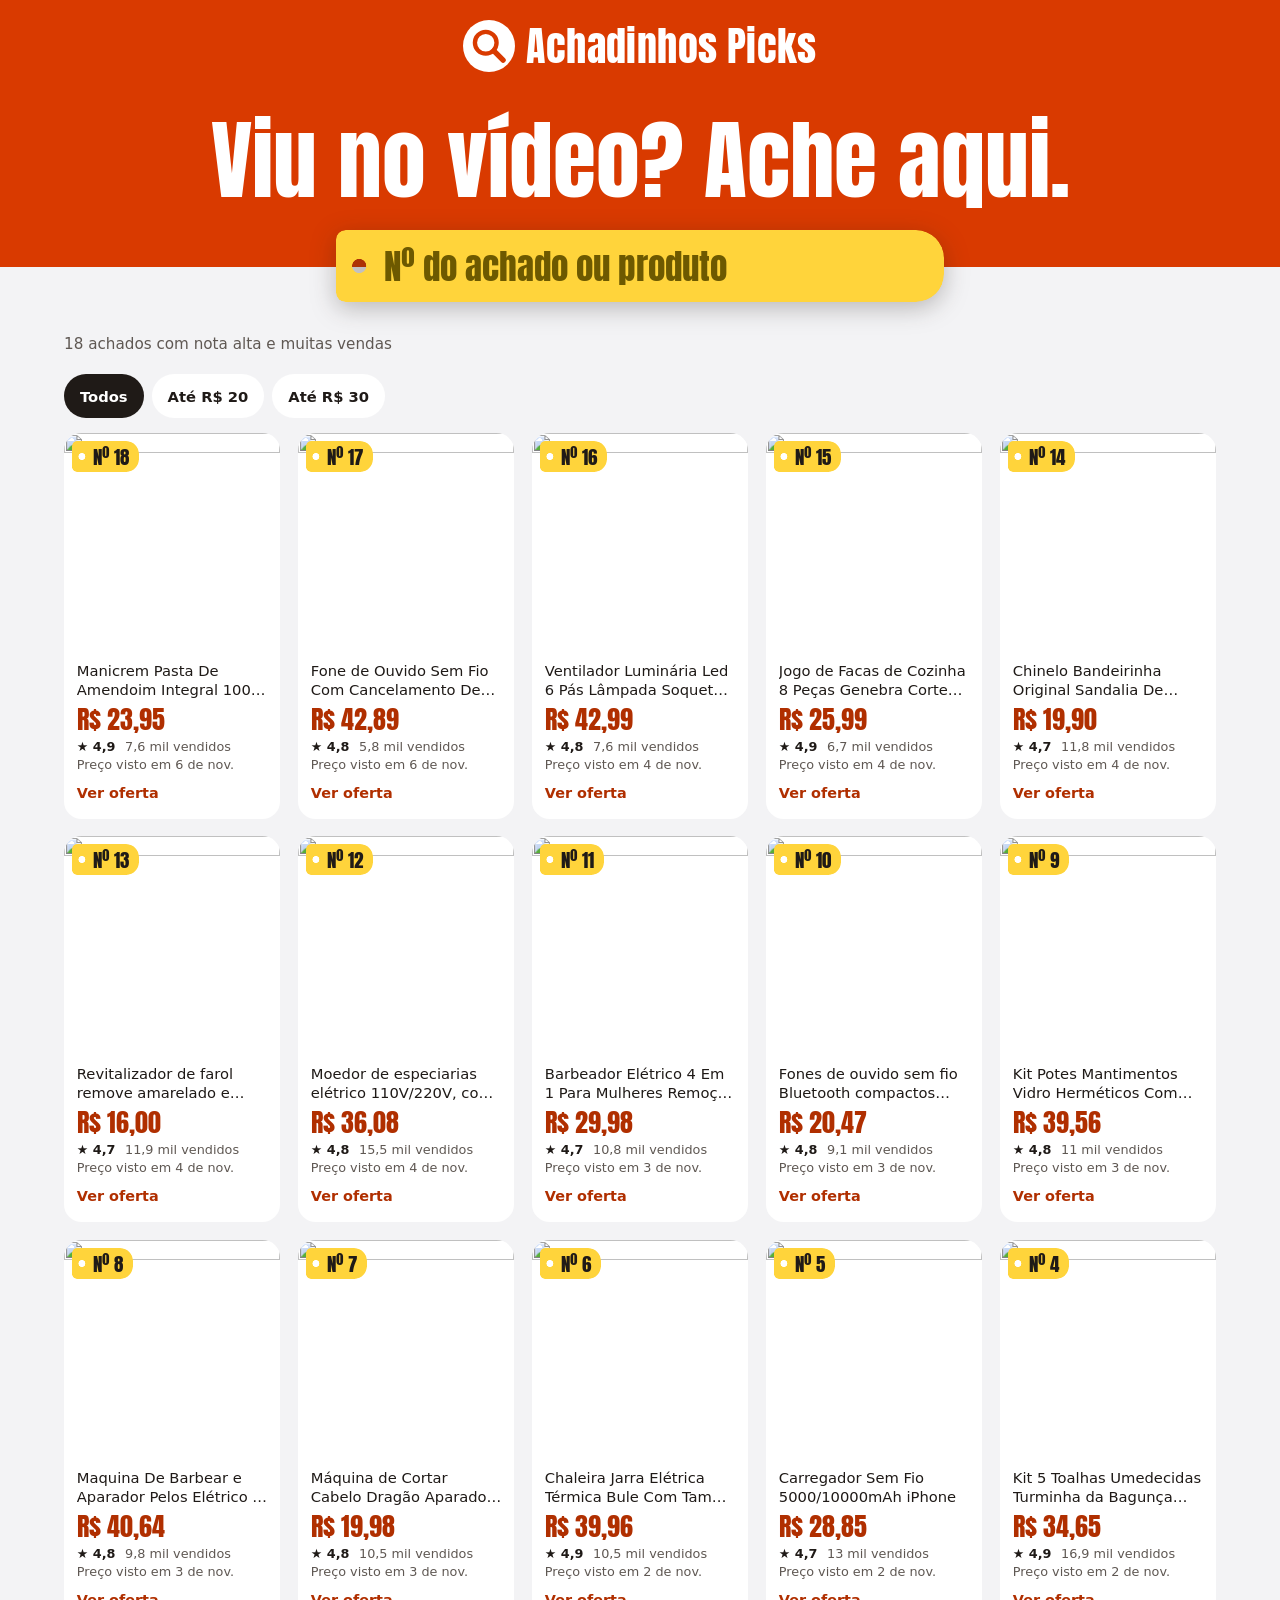
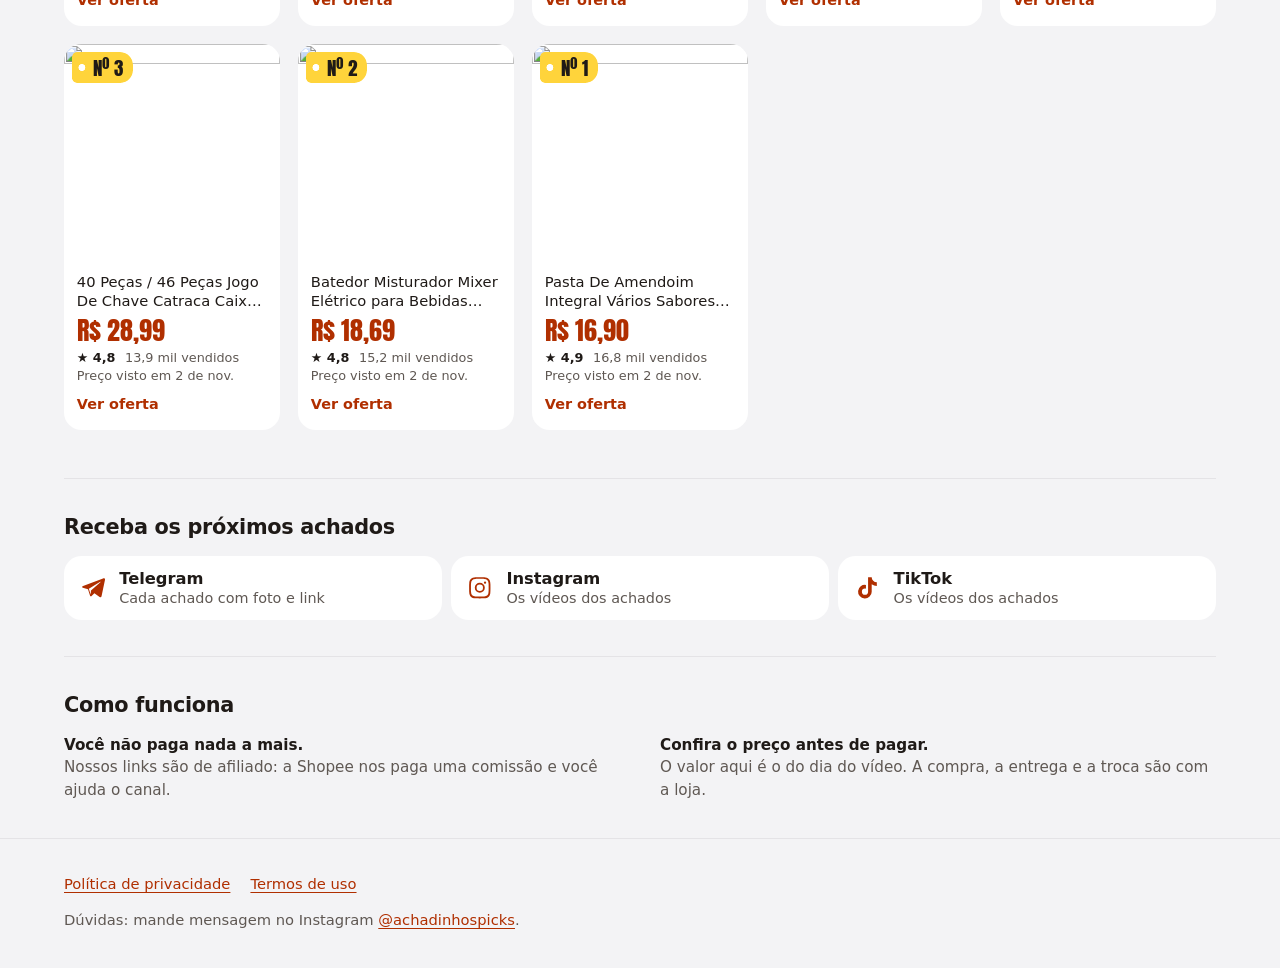
==== index.html @ 629d31b5 "feat(vitrine): prévia ao compartilhar, botão Compartilhar, selo Novo e filtro por preço - previa.jpg" ====
<!doctype html>
<html lang="pt-BR">
<head>
  <meta charset="utf-8">
  <meta name="viewport" content="width=device-width, initial-scale=1, viewport-fit=cover">
  <meta http-equiv="Content-Security-Policy" content="default-src 'none'; style-src 'self'; script-src 'self'; connect-src 'self'; font-src 'self'; img-src 'self' https://cf.shopee.com.br https://down-br.img.susercontent.com; base-uri 'none'; form-action 'none'">
  <meta name="referrer" content="strict-origin-when-cross-origin">
  <title>Achadinhos Picks: viu no vídeo? Ache aqui.</title>
  <meta name="description" content="Viu um achado nos nossos vídeos? Digite o número e compre direto na Shopee.">
  <meta property="og:type" content="website">
  <meta property="og:url" content="https://lucasllimati.github.io/motor-afiliados-site/">
  <meta property="og:title" content="Achadinhos Picks: viu no vídeo? Ache aqui.">
  <meta property="og:description" content="Digite o número do achado e veja a oferta na Shopee.">
  <meta property="og:image" content="https://lucasllimati.github.io/motor-afiliados-site/previa.jpg">
  <meta property="og:image:width" content="1200">
  <meta property="og:image:height" content="630">
  <meta name="twitter:card" content="summary_large_image">
  <meta name="theme-color" content="#d93a00">
  <link rel="icon" href="favicon.svg?v=2" type="image/svg+xml">
  <link rel="preconnect" href="https://cf.shopee.com.br">
  <link rel="preload" href="fontes/anton.woff2" as="font" type="font/woff2" crossorigin>
  <link rel="stylesheet" href="style.css?v=5">
  <script src="achados.js?v=5" defer></script>
</head>
<body class="vitrine">
  <a class="pular" href="#achados">Pular para os achados</a>

  <header class="palco">
    <div class="miolo">
      <a class="marca" href="./" aria-label="Achadinhos Picks, página inicial">
        <svg viewBox="0 0 48 48" aria-hidden="true"><circle cx="24" cy="24" r="24" fill="#fff"/><circle cx="21" cy="21" r="10" fill="none" stroke="#d93a00" stroke-width="4"/><path d="M28.5 28.5 37 37" stroke="#d93a00" stroke-width="5" stroke-linecap="round"/></svg>
        Achadinhos Picks
      </a>
      <h1><span>Viu no vídeo?</span> <span>Ache aqui.</span></h1>
      <label class="so-leitor" for="busca">Número do achado ou nome do produto</label>
    </div>
  </header>

  <form class="busca" role="search" action="#achados">
    <div class="etiqueta-busca">
      <input id="busca" type="search" enterkeyhint="search" placeholder="Nº do achado ou produto" autocomplete="off" autocapitalize="off" spellcheck="false">
      <button id="limpar" class="limpar" type="button" aria-label="Limpar a busca" hidden>
        <svg viewBox="0 0 24 24" aria-hidden="true"><path d="M6 6l12 12M18 6 6 18" fill="none" stroke="currentColor" stroke-width="2.6" stroke-linecap="round"/></svg>
      </button>
    </div>
  </form>

  <main id="conteudo" class="miolo">
    <section id="achados" aria-label="Achados">
      <div class="estado-linha">
        <p id="estado" role="status">Carregando os achados…</p>
        <button id="acao" class="botao-leve" type="button" hidden></button>
      </div>
      <div id="filtros" class="filtros" role="group" aria-label="Filtrar por preço" hidden>
        <button type="button" data-ate="0" aria-pressed="true">Todos</button>
        <button type="button" data-ate="20" aria-pressed="false">Até R$ 20</button>
        <button type="button" data-ate="30" aria-pressed="false">Até R$ 30</button>
      </div>
      <ol id="lista" class="grade-achados">
        <li class="achado molde" aria-hidden="true"></li>
        <li class="achado molde" aria-hidden="true"></li>
        <li class="achado molde" aria-hidden="true"></li>
        <li class="achado molde" aria-hidden="true"></li>
      </ol>
      <noscript><p>Ative o JavaScript para ver a lista, ou acompanhe pelo <a href="https://t.me/achadinhospicks" rel="noopener">canal do Telegram</a>.</p></noscript>
    </section>

    <section class="seguir" aria-labelledby="t-seguir">
      <h2 id="t-seguir">Receba os próximos achados</h2>
      <ul class="canais">
        <li><a href="https://t.me/achadinhospicks" rel="noopener">
          <svg viewBox="0 0 24 24" aria-hidden="true"><path fill="currentColor" d="M21.6 3.2 2.9 10.4c-1.3.5-1.3 1.2-.2 1.5l4.8 1.5 1.8 5.6c.2.6.1.9.8.9.5 0 .7-.2 1-.5l2.4-2.3 4.9 3.6c.9.5 1.6.2 1.8-.8l3.2-15.2c.3-1.3-.5-1.9-1.8-1.5ZM8.3 13 18.6 6.5c.5-.3.9-.1.5.2l-8.8 7.9-.3 3.6L8.3 13Z"/></svg>
          <span><strong>Telegram</strong> Cada achado com foto e link</span>
        </a></li>
        <li><a href="https://www.instagram.com/achadinhospicks" rel="noopener">
          <svg viewBox="0 0 24 24" aria-hidden="true"><path fill="currentColor" d="M12 7.3A4.7 4.7 0 1 0 12 16.7 4.7 4.7 0 0 0 12 7.3Zm0 7.7a3 3 0 1 1 0-6 3 3 0 0 1 0 6Zm6-7.9a1.1 1.1 0 1 1-2.2 0 1.1 1.1 0 0 1 2.2 0ZM12 3.6c2.7 0 3 0 4.1.1 2.7.1 4 1.4 4.1 4.1.1 1.1.1 1.4.1 4.1s0 3-.1 4.1c-.1 2.7-1.4 4-4.1 4.1-1.1.1-1.4.1-4.1.1s-3 0-4.1-.1c-2.7-.1-4-1.4-4.1-4.1-.1-1.1-.1-1.4-.1-4.1s0-3 .1-4.1C3.9 5.1 5.2 3.8 7.9 3.7c1.1-.1 1.4-.1 4.1-.1ZM12 2c-2.7 0-3.1 0-4.1.1C4.2 2.2 2.2 4.2 2.1 7.9 2 8.9 2 9.3 2 12s0 3.1.1 4.1c.1 3.7 2.1 5.7 5.8 5.8 1 .1 1.4.1 4.1.1s3.1 0 4.1-.1c3.7-.1 5.7-2.1 5.8-5.8.1-1 .1-1.4.1-4.1s0-3.1-.1-4.1c-.1-3.7-2.1-5.7-5.8-5.8C15.1 2 14.7 2 12 2Z"/></svg>
          <span><strong>Instagram</strong> Os vídeos dos achados</span>
        </a></li>
        <li><a href="https://www.tiktok.com/@achadinhospicks" rel="noopener">
          <svg viewBox="0 0 24 24" aria-hidden="true"><path fill="currentColor" d="M16.6 2h-3.4v13.6a2.9 2.9 0 1 1-2.9-2.9c.3 0 .6 0 .9.1V9.3a6.4 6.4 0 1 0 5.4 6.3V8.7a8.2 8.2 0 0 0 4.8 1.5V6.8a4.8 4.8 0 0 1-4.8-4.8Z"/></svg>
          <span><strong>TikTok</strong> Os vídeos dos achados</span>
        </a></li>
      </ul>
    </section>

    <section class="transparencia" aria-labelledby="t-transparencia">
      <h2 id="t-transparencia">Como funciona</h2>
      <div class="colunas">
        <p><strong>Você não paga nada a mais.</strong> Nossos links são de afiliado: a Shopee nos paga uma comissão e você ajuda o canal.</p>
        <p><strong>Confira o preço antes de pagar.</strong> O valor aqui é o do dia do vídeo. A compra, a entrega e a troca são com a loja.</p>
      </div>
    </section>
  </main>

  <footer class="rodape">
    <div class="miolo">
      <nav aria-label="Páginas do site">
        <a href="privacidade.html">Política de privacidade</a>
        <a href="termos.html">Termos de uso</a>
      </nav>
      <p>Dúvidas: mande mensagem no Instagram <a href="https://www.instagram.com/achadinhospicks" rel="noopener">@achadinhospicks</a>.</p>
    </div>
  </footer>
</body>
</html>
---- style.css ----
/* Achadinhos Picks: estilo único das páginas. A vitrine usa a Anton dos vídeos (só o subconjunto
   necessário, 18 KB) nos números; o resto usa a fonte do sistema. */

@font-face {
  font-family: "Anton";
  src: url("fontes/anton.woff2") format("woff2");
  font-display: swap;
}

:root {
  --laranja: #d93a00;
  --brasa: #b02f00;
  --etiqueta: #ffd43b;
  --tinta: #1f1a17;
  --tinta-suave: #5f5853;
  --papel: #ffffff;
  --fundo: #f3f3f5;
  --linha: #e4e3e6;
  --fundo-codigo: #fff1e8;
  --link: var(--brasa);
  --raio: 14px;
  --medida: 68ch;
  --display: "Anton", Impact, "Arial Narrow", sans-serif;
  color-scheme: light dark;
}

@media (prefers-color-scheme: dark) {
  :root {
    --tinta: #f5f1ee;
    --tinta-suave: #bdb5af;
    --papel: #26211e;
    --fundo: #181513;
    --linha: #3a3430;
    --fundo-codigo: #2f2622;
    --link: #ff9a70;
  }
}

*,
*::before,
*::after { box-sizing: border-box; }

html { -webkit-text-size-adjust: 100%; }

body {
  margin: 0;
  background: var(--papel);
  color: var(--tinta);
  font: 400 1.0625rem/1.6 system-ui, -apple-system, "Segoe UI", Roboto, "Helvetica Neue", Arial, sans-serif;
}

a { color: var(--link); text-underline-offset: 0.18em; text-decoration-thickness: 0.08em; }
a:hover { text-decoration-thickness: 0.14em; }
a, button { touch-action: manipulation; -webkit-tap-highlight-color: transparent; }

:focus-visible { outline: 3px solid var(--laranja); outline-offset: 3px; border-radius: 4px; }

.pular {
  position: absolute; left: 1rem; top: -4rem;
  background: var(--etiqueta); color: #1f1a17; padding: 0.5rem 0.9rem; border-radius: 8px;
  font-weight: 700; text-decoration: none; z-index: 10;
}
.pular:focus { top: 1rem; }

.miolo { width: min(100% - 2rem, 72rem); margin-inline: auto; }

.so-leitor {
  position: absolute; width: 1px; height: 1px; margin: -1px; padding: 0;
  overflow: hidden; clip-path: inset(50%); white-space: nowrap; border: 0;
}

.marca {
  display: inline-flex; align-items: center; gap: 0.55rem;
  color: #fff; text-decoration: none; font: 400 1.5rem/1.1 var(--display); letter-spacing: 0.01em;
}
.marca svg { width: 2.25rem; height: 2.25rem; flex: none; }

.botao {
  display: inline-block; padding: 0.65rem 1.1rem; border-radius: 999px;
  background: var(--laranja); color: #fff; font-weight: 700; text-decoration: none; white-space: nowrap;
}
.botao:hover { background: var(--brasa); }

/* ---------- vitrine: o palco laranja e a etiqueta de busca ---------- */

.vitrine { background: var(--fundo); }

.palco {
  background: var(--laranja); color: #fff; text-align: center;
  padding-block: 1.25rem 3.75rem;
}
.palco .marca { gap: 0.7rem; font: 400 clamp(1.75rem, 7vw, 2.5rem)/1.1 var(--display); letter-spacing: 0.01em; }
.palco .marca svg { width: clamp(2.5rem, 9vw, 3.25rem); height: clamp(2.5rem, 9vw, 3.25rem); }
.palco :focus-visible { outline-color: #fff; }
.palco h1 {
  margin: clamp(1.25rem, 4vw, 2rem) 0 0;
  font: 400 clamp(2.75rem, 13.5vw, 5.5rem)/1.08 var(--display);
  text-wrap: balance;
}
/* Uma frase por linha no celular; lado a lado quando couber. */
.palco h1 span { display: block; }
@media (min-width: 46rem) { .palco h1 span { display: inline; } }

/* A etiqueta é a busca: fica sempre à mão, sobre a lista, ao rolar a página. */
.busca {
  position: sticky; top: 0.6rem; z-index: 5;
  width: min(100% - 2rem, 72rem); margin: -2.3rem auto 0;
  filter: drop-shadow(0 6px 12px rgba(31, 26, 23, 0.28));
}
.etiqueta-busca {
  display: flex; align-items: center; max-width: 38rem; min-height: 4.5rem; margin-inline: auto;
  padding: 0.25rem 0.5rem 0.25rem 3rem;
  background: var(--etiqueta); color: #1f1a17;
  border-radius: 0.6rem 1.75rem 1.75rem 0.6rem;
  /* O furo da etiqueta deixa ver o que está atrás. */
  -webkit-mask: radial-gradient(circle at 1.45rem 50%, transparent 0.42rem, #000 0.46rem);
  mask: radial-gradient(circle at 1.45rem 50%, transparent 0.42rem, #000 0.46rem);
  transform-origin: 1.45rem 50%;
}
.busca input {
  flex: 1; min-width: 0; height: 3.5rem; padding: 0;
  border: 0; border-radius: 0; outline: 0; background: transparent; color: inherit;
  font: 400 clamp(1.25rem, 6.2vw, 2.2rem)/1.1 var(--display);
  -webkit-appearance: none; appearance: none;
}
.busca input::placeholder { color: #6d5900; opacity: 1; }
.busca input::-webkit-search-cancel-button { display: none; }
.busca:focus-within .etiqueta-busca { box-shadow: inset 0 0 0 3px #1f1a17; }

.limpar {
  flex: none; width: 3rem; height: 3rem; padding: 0.7rem; border: 0; border-radius: 50%;
  background: transparent; color: inherit; cursor: pointer;
}
.limpar[hidden] { display: none; }
.limpar:active { background: rgba(31, 26, 23, 0.14); }

/* Balança presa pelo furo ao abrir: o único movimento que não vem de um toque. */
@media (prefers-reduced-motion: no-preference) {
  .etiqueta-busca { animation: balanca 900ms cubic-bezier(0.3, 1.5, 0.5, 1); }
  @keyframes balanca {
    from { transform: rotate(3.5deg); }
    to { transform: rotate(0); }
  }
}

/* ---------- lista ---------- */

#achados { padding-block: 1.25rem 3rem; scroll-margin-top: 6rem; }

.estado-linha { display: flex; align-items: center; justify-content: space-between; gap: 1rem; min-height: 2.75rem; margin-bottom: 0.5rem; }
.estado-linha p { margin: 0; color: var(--tinta-suave); font-size: 0.95rem; line-height: 1.35; }

.botao-leve {
  flex: none; min-height: 2.75rem; padding: 0 0.9rem; border: 0; border-radius: 999px;
  background: var(--papel); color: var(--link); font: inherit; font-size: 0.95rem; font-weight: 700; cursor: pointer;
}
.botao-leve[hidden] { display: none; }
.botao-leve:active { transform: scale(0.97); }

.filtros { display: flex; flex-wrap: wrap; gap: 0.5rem; margin-bottom: 0.9rem; }
.filtros[hidden] { display: none; }
.filtros button {
  min-height: 2.75rem; padding: 0 1rem; border: 0; border-radius: 999px;
  background: var(--papel); color: var(--tinta); font: inherit; font-size: 0.92rem; font-weight: 600; cursor: pointer;
}
.filtros button:active { transform: scale(0.97); }
.filtros button[aria-pressed="true"] { background: var(--tinta); color: var(--papel); }

.grade-achados {
  list-style: none; margin: 0; padding: 0;
  display: grid; gap: 0.75rem; grid-template-columns: repeat(auto-fill, minmax(min(100%, 10rem), 1fr));
}
.achado {
  background: var(--papel); border-radius: 1.1rem; overflow: hidden;
  /* O navegador não desenha o que está longe da tela. */
  content-visibility: auto; contain-intrinsic-size: auto 23rem;
}
.achado[hidden] { display: none; }
.achado.molde { aspect-ratio: 10 / 16; }
.achado a {
  display: flex; flex-direction: column; height: 100%; padding-bottom: 0.9rem;
  color: inherit; text-decoration: none;
}
.achado a:active { transform: scale(0.98); transition: transform 100ms ease-out; }
.achado a:focus-visible { outline-offset: -3px; border-radius: 1.1rem; }

/* As fotos dos anúncios têm fundo branco: a moldura branca as mantém iguais no modo escuro. */
.foto { position: relative; background: #fff; }
.foto img { display: block; width: 100%; height: auto; aspect-ratio: 1; object-fit: contain; }

.selo {
  position: absolute; top: 0.5rem; left: 0.5rem;
  padding: 0.25rem 0.65rem 0.25rem 1.3rem;
  background: var(--etiqueta); color: #1f1a17;
  font: 400 1.2rem/1.2 var(--display);
  border-radius: 0.3rem 0.8rem 0.8rem 0.3rem;
  -webkit-mask: radial-gradient(circle at 0.62rem 50%, transparent 0.2rem, #000 0.23rem);
  mask: radial-gradient(circle at 0.62rem 50%, transparent 0.2rem, #000 0.23rem);
}

.novo {
  position: absolute; top: 0.55rem; right: 0.5rem; padding: 0.2rem 0.55rem;
  background: var(--laranja); color: #fff; border-radius: 999px;
  font: 400 0.95rem/1.2 var(--display); letter-spacing: 0.02em;
}

/* Só aparece no achado em destaque. */
.compartilhar { display: none; }
.achado.destaque .compartilhar {
  display: block; width: calc(100% - 2.2rem); min-height: 2.75rem; margin: 0 1.1rem 1rem;
  border: 0; border-radius: 999px; background: transparent; color: var(--link);
  font: inherit; font-size: 0.95rem; font-weight: 700; cursor: pointer;
}
.achado.destaque .compartilhar:active { transform: scale(0.97); }

.achado h3 {
  margin: 0.7rem 0.8rem 0; font-size: 0.92rem; line-height: 1.3; font-weight: 500;
  display: -webkit-box; -webkit-line-clamp: 2; -webkit-box-orient: vertical; overflow: hidden;
}
.achado .preco { margin: 0.4rem 0.8rem 0; font: 400 1.6rem/1.15 var(--display); color: var(--link); }
.achado .dados {
  display: flex; flex-wrap: wrap; gap: 0 0.6rem; margin: 0.2rem 0.8rem 0;
  color: var(--tinta-suave); font-size: 0.8rem; line-height: 1.4;
}
.achado .estrelas { color: var(--tinta); font-weight: 600; }
.achado .quando { flex-basis: 100%; }
.achado .ir { margin: auto 0.8rem 0; padding-top: 0.5rem; color: var(--link); font-size: 0.9rem; font-weight: 700; }

@media (hover: hover) {
  .achado a:hover .ir { text-decoration: underline; text-underline-offset: 0.2em; }
  .achado a:hover h3 { color: var(--link); }
}

/* Digitou o número certo: o achado toma a tela e o botão de compra aparece grande. */
.achado.destaque { position: relative; grid-column: 1 / -1; content-visibility: visible; }
.achado.destaque a { height: auto; padding-bottom: 0.25rem; }
.achado.destaque .selo {
  top: 0.8rem; left: 0.8rem; padding: 0.35rem 1rem 0.35rem 1.9rem; font-size: 2rem;
  border-radius: 0.4rem 1.1rem 1.1rem 0.4rem;
  -webkit-mask: radial-gradient(circle at 0.92rem 50%, transparent 0.3rem, #000 0.33rem);
  mask: radial-gradient(circle at 0.92rem 50%, transparent 0.3rem, #000 0.33rem);
}
.achado.destaque h3 { margin: 1rem 1.1rem 0; font-size: 1.15rem; -webkit-line-clamp: 4; }
.achado.destaque .preco { margin: 0.6rem 1.1rem 0; font-size: 3rem; }
.achado.destaque .dados { margin: 0.3rem 1.1rem 0; font-size: 0.95rem; }
.achado.destaque .ir {
  margin: 1.1rem 1.1rem 0.25rem; padding: 0.95rem; border-radius: 999px; text-align: center;
  background: var(--laranja); color: #fff; font-size: 1.05rem;
}

@media (min-width: 46rem) {
  .grade-achados { gap: 1.1rem; grid-template-columns: repeat(auto-fill, minmax(13.5rem, 1fr)); }
  .achado.destaque a {
    display: grid; grid-template-columns: minmax(0, 24rem) minmax(0, 1fr);
    grid-template-rows: auto auto auto 1fr; column-gap: 1rem; padding-bottom: 0;
  }
  .achado.destaque .foto { grid-row: 1 / 5; }
  .achado.destaque h3 { margin-top: 1.5rem; font-size: 1.4rem; }
  .achado.destaque .ir { align-self: end; justify-self: start; margin-bottom: 1.5rem; padding-inline: 2.5rem; }
  .achado.destaque .compartilhar { position: absolute; right: 1.1rem; bottom: 1.6rem; width: auto; margin: 0; padding-inline: 1.25rem; }
}

/* ---------- canais e transparência ---------- */

.seguir, .transparencia { padding-block: 2.25rem; border-top: 1px solid var(--linha); }
.seguir h2, .transparencia h2 { margin: 0 0 1rem; font-size: 1.3rem; line-height: 1.2; letter-spacing: -0.015em; font-weight: 700; }

.canais { list-style: none; margin: 0; padding: 0; display: grid; gap: 0.6rem; grid-template-columns: repeat(auto-fit, minmax(min(100%, 17rem), 1fr)); }
.canais a {
  display: flex; align-items: center; gap: 0.85rem; min-height: 4rem; padding: 0.7rem 1rem;
  background: var(--papel); border-radius: 1.1rem; color: inherit; text-decoration: none;
}
.canais a:active { transform: scale(0.98); transition: transform 100ms ease-out; }
.canais svg { flex: none; width: 1.6rem; height: 1.6rem; color: var(--link); }
.canais span { font-size: 0.9rem; line-height: 1.3; color: var(--tinta-suave); }
.canais strong { display: block; color: var(--tinta); font-size: 1.02rem; font-weight: 700; }

/* Duas ideias curtas lado a lado: ocupa a largura sem linhas longas. */
.colunas { display: grid; gap: 0.9rem 2.5rem; grid-template-columns: repeat(auto-fit, minmax(min(100%, 20rem), 1fr)); }
.transparencia p { margin: 0; font-size: 0.95rem; line-height: 1.5; color: var(--tinta-suave); text-wrap: pretty; }
.transparencia strong { display: block; color: var(--tinta); font-weight: 600; }

@media (prefers-contrast: more) {
  .achado, .canais a { border: 2px solid var(--tinta); }
  .etiqueta-busca { box-shadow: inset 0 0 0 2px #1f1a17; }
}

/* ---------- páginas de texto (termos, privacidade) ---------- */

.barra { background: var(--laranja); padding-block: 0.8rem; }
.barra .miolo { display: flex; align-items: center; justify-content: space-between; gap: 1rem; }
.barra :focus-visible { outline-color: #fff; }
.voltar {
  display: inline-flex; align-items: center; min-height: 2.75rem;
  color: #fff; font-weight: 600; font-size: 0.95rem; white-space: nowrap;
}
.voltar:hover { color: #fff; }

/* Coluna única e centralizada: linhas confortáveis, sem sobra de um lado só. */
.documento { width: min(100% - 2rem, 44rem); margin-inline: auto; padding-block: clamp(2rem, 6vw, 3.5rem); }
.documento h1 { margin: 0 0 0.35rem; font: 400 clamp(2.5rem, 9vw, 3.5rem)/1.08 var(--display); }
.documento .data { color: var(--tinta-suave); font-size: 0.95rem; margin: 0 0 1.5rem; }
.documento .resumo { margin: 0 0 2.25rem; padding: 1rem 1.15rem; background: var(--fundo-codigo); border-radius: var(--raio); text-wrap: pretty; }
.documento h2 { font-size: 1.25rem; line-height: 1.25; letter-spacing: -0.015em; font-weight: 700; margin: 2.25rem 0 0.5rem; }
.documento p, .documento li { margin: 0 0 0.8rem; text-wrap: pretty; }
.documento ul { padding-left: 1.25rem; }
code { font-family: ui-monospace, SFMono-Regular, Consolas, monospace; font-size: 0.92em; background: var(--fundo-codigo); padding: 0.1em 0.35em; border-radius: 6px; }

/* ---------- retorno da autorização (callback) ---------- */

.retorno { min-height: calc(100vh - 4rem); display: grid; place-items: center; padding: 1.5rem; }
.painel { width: min(100%, 34rem); }
.painel h1 { margin: 0 0 0.75rem; font: 400 clamp(2.25rem, 8vw, 3rem)/1.1 var(--display); }
.status { color: var(--tinta-suave); margin: 0 0 1.25rem; }
.codigo {
  display: block; width: 100%; padding: 1rem; margin: 0 0 0.9rem;
  border: 2px dashed var(--laranja); border-radius: var(--raio); background: var(--fundo-codigo);
  font: 600 0.95rem/1.5 ui-monospace, SFMono-Regular, Consolas, monospace; color: var(--tinta);
  word-break: break-all; user-select: all;
}
.codigo[hidden], .acao[hidden] { display: none; }
.acao { font-family: inherit; font-size: inherit; border: 0; cursor: pointer; }
.erro { border-left: 4px solid #d93025; padding-left: 1rem; }
.nota { font-size: 0.92rem; color: var(--tinta-suave); margin-top: 1.25rem; }

/* ---------- rodapé ---------- */

.rodape { border-top: 1px solid var(--linha); padding-block: 1.75rem 2.25rem; color: var(--tinta-suave); font-size: 0.92rem; }
.rodape nav { display: flex; flex-wrap: wrap; gap: 0.25rem 1.25rem; margin-bottom: 0.5rem; }
.rodape nav a { display: inline-block; padding-block: 0.3rem; }
.rodape nav a[aria-current] { color: var(--tinta-suave); text-decoration: none; }
.rodape p { margin: 0; }
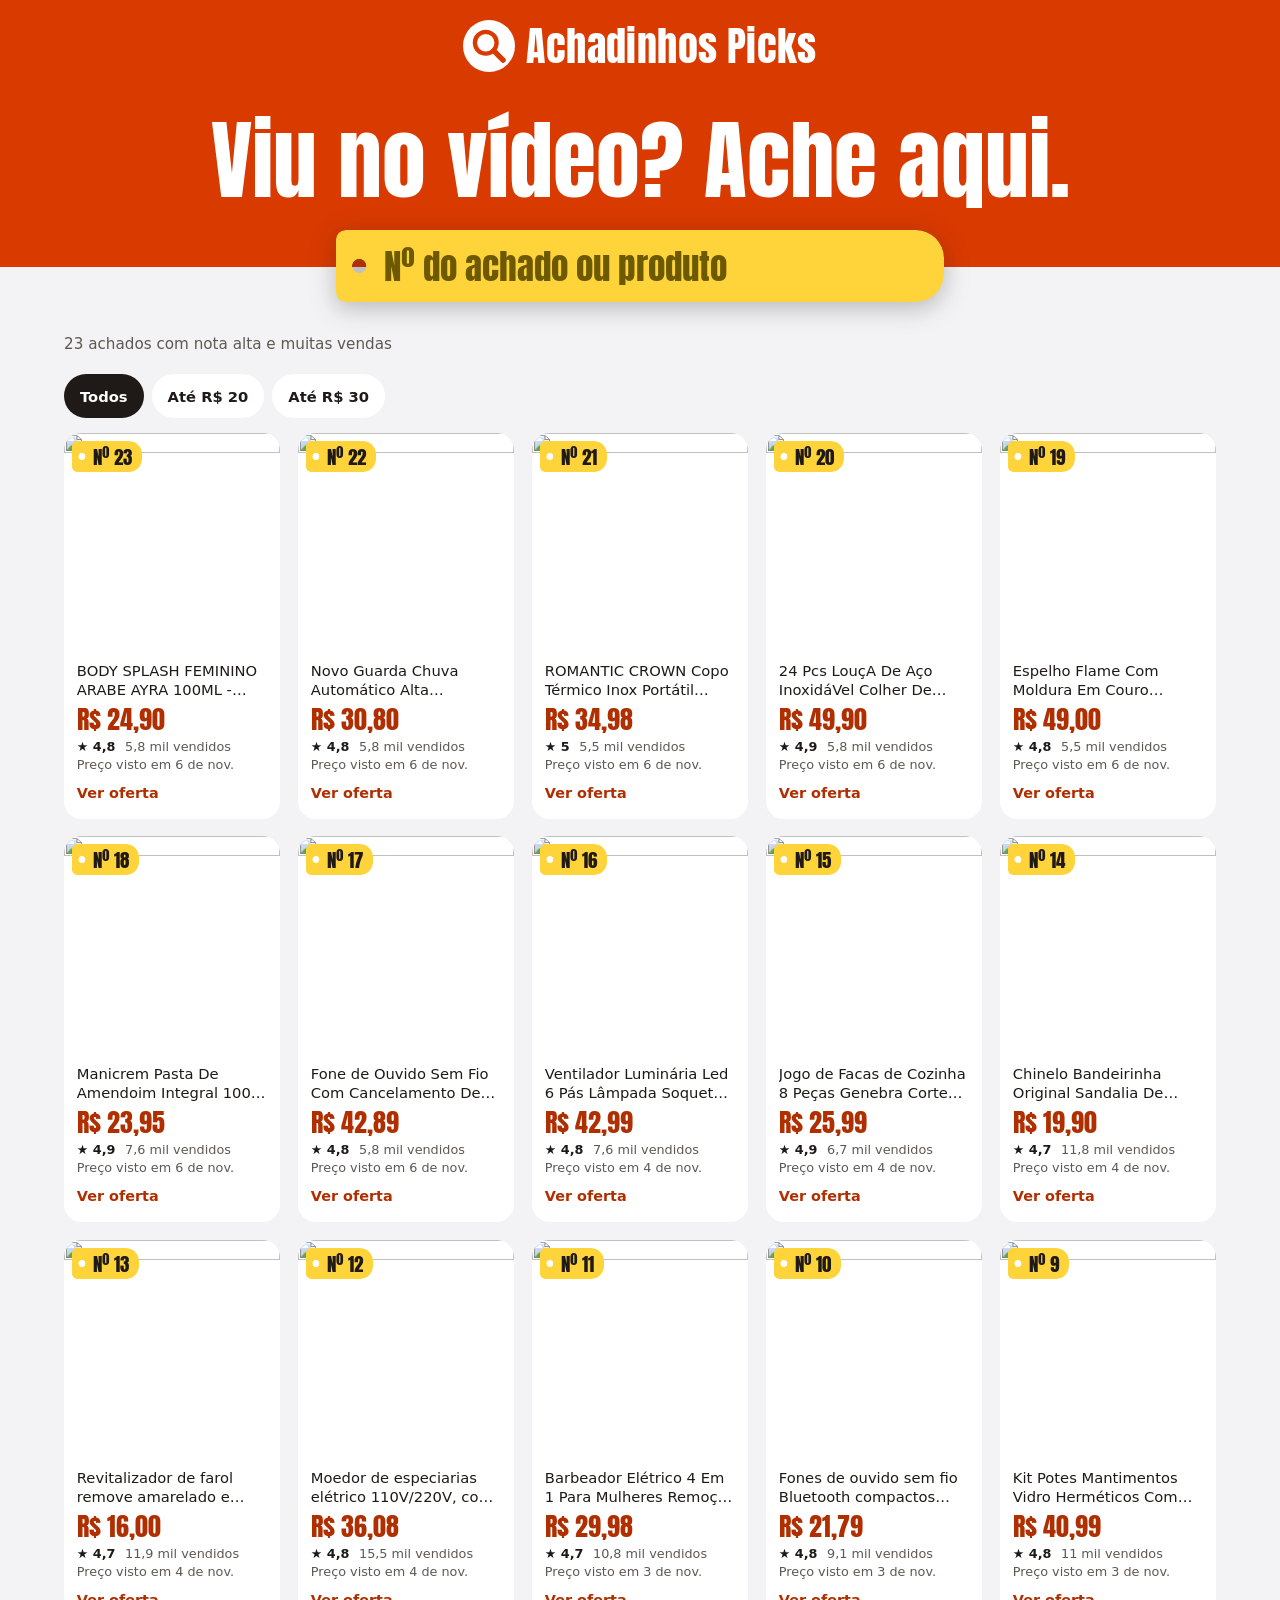
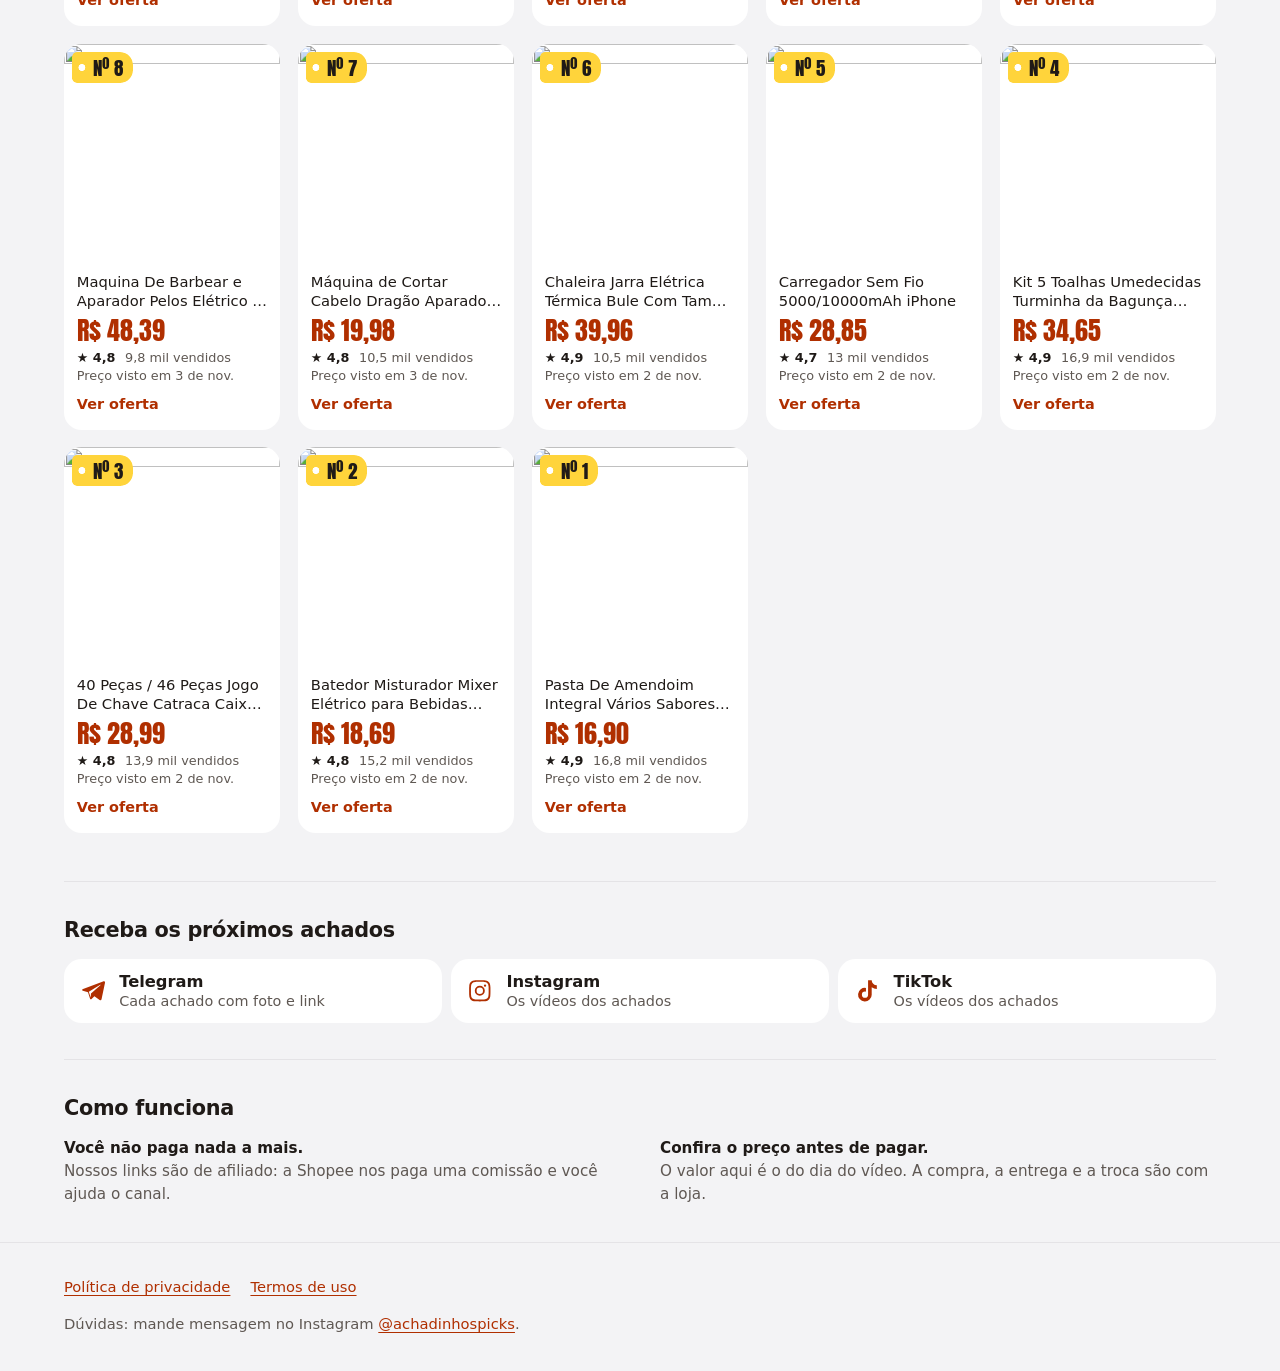
==== commit 8829cf77: "fix(vitrine): selo Novo com contraste sobre qualquer foto Co-Authored-By: Claude Opus 5.5 <noreply@a" ====
--- a/index.html
+++ b/index.html
@@ -19,7 +19,7 @@
   <link rel="icon" href="favicon.svg?v=2" type="image/svg+xml">
   <link rel="preconnect" href="https://cf.shopee.com.br">
   <link rel="preload" href="fontes/anton.woff2" as="font" type="font/woff2" crossorigin>
-  <link rel="stylesheet" href="style.css?v=5">
+  <link rel="stylesheet" href="style.css?v=6">
   <script src="achados.js?v=5" defer></script>
 </head>
 <body class="vitrine">
--- a/style.css
+++ b/style.css
@@ -199,9 +199,10 @@
 }
 
 .novo {
-  position: absolute; top: 0.55rem; right: 0.5rem; padding: 0.2rem 0.55rem;
-  background: var(--laranja); color: #fff; border-radius: 999px;
-  font: 400 0.95rem/1.2 var(--display); letter-spacing: 0.02em;
+  position: absolute; top: 0.55rem; right: 0.5rem; padding: 0.15rem 0.6rem;
+  /* Pílula escura com contorno branco: legível sobre qualquer foto, clara ou escura. */
+  background: #1f1a17; color: var(--etiqueta); border: 2px solid #fff; border-radius: 999px;
+  font-size: 0.8rem; line-height: 1.3; font-weight: 700; letter-spacing: 0.01em;
 }
 
 /* Só aparece no achado em destaque. */
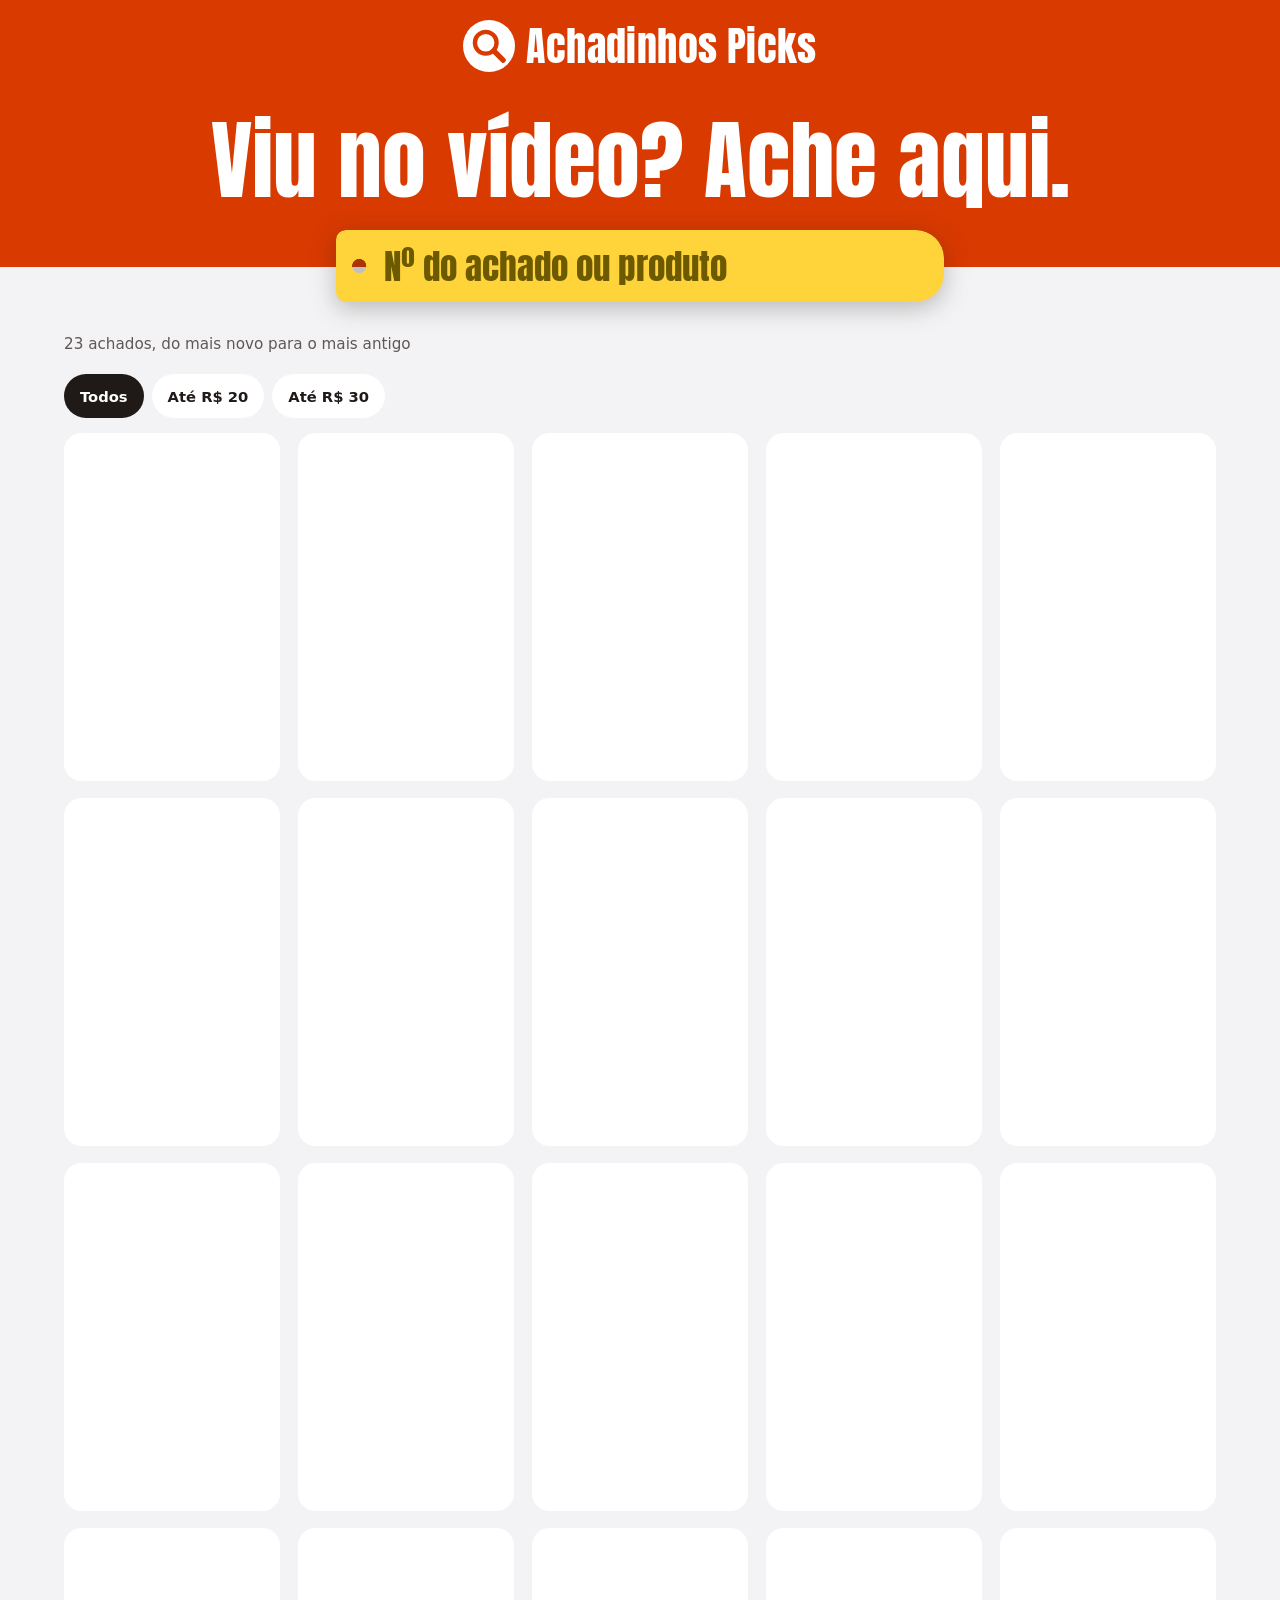
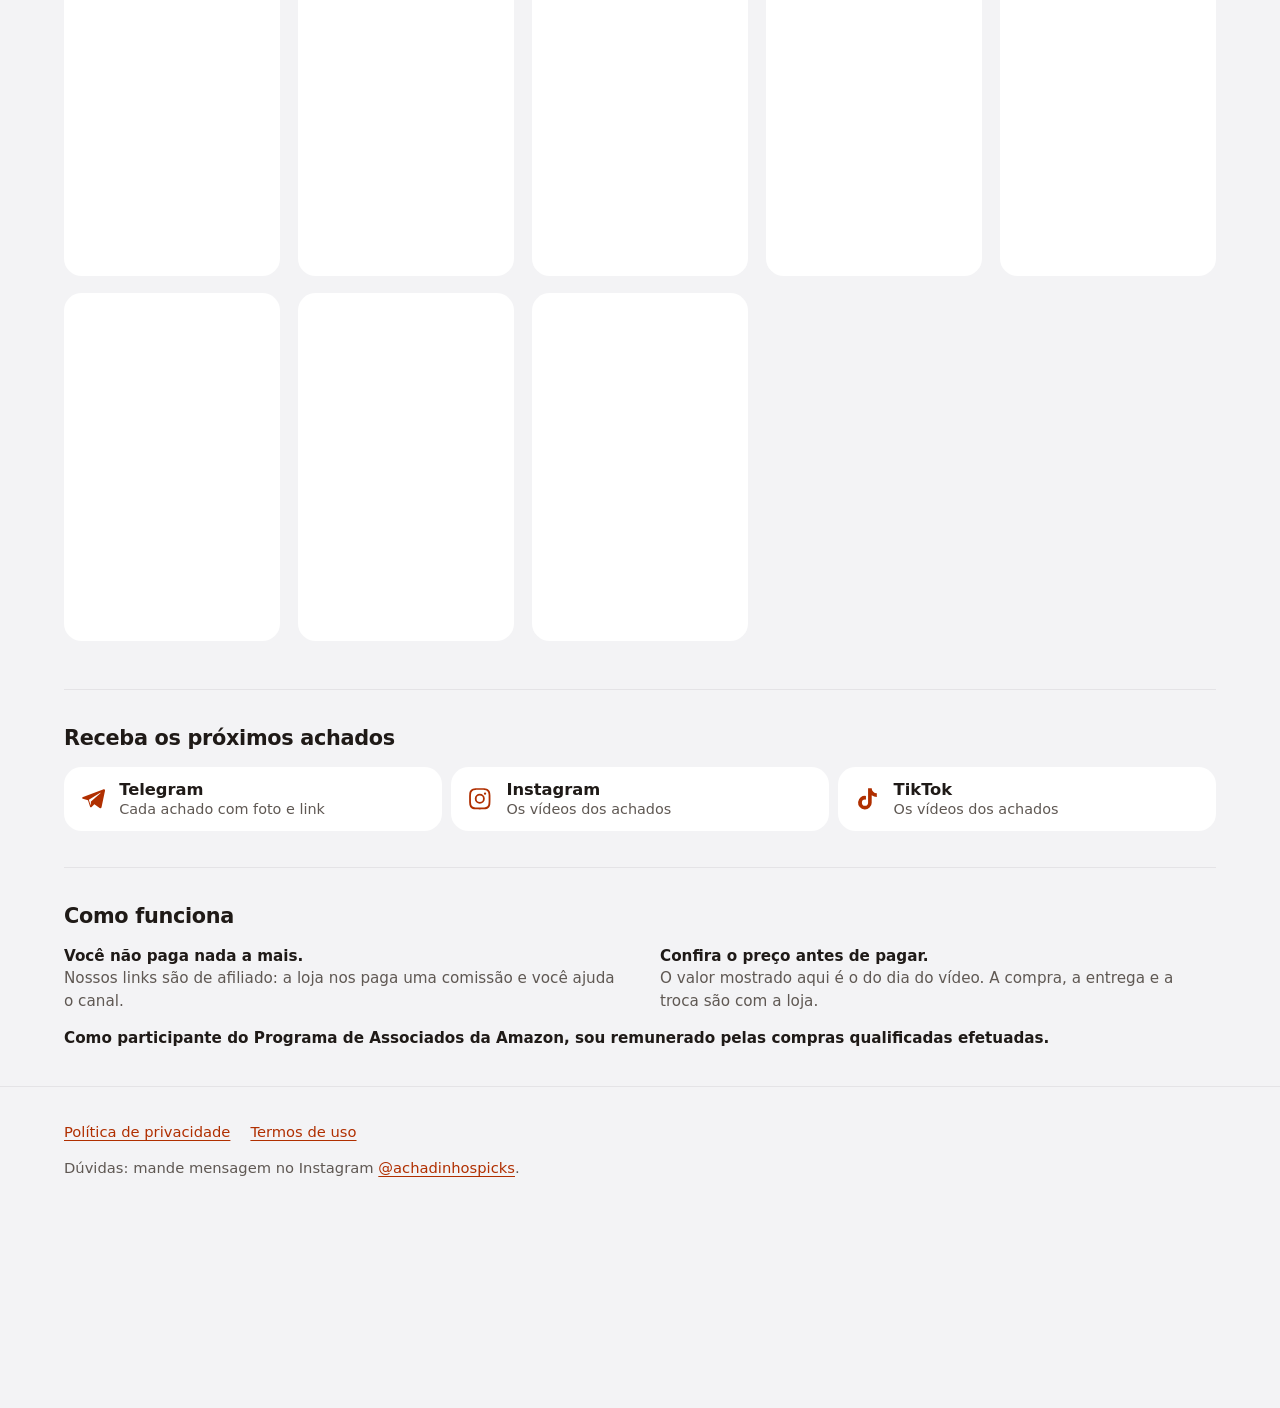
==== commit 6235baa1: "feat(site): produtos da Amazon, sem preço e com a declaração de associado Co-Authored-By: Claude Opu" ====
--- a/index.html
+++ b/index.html
@@ -6,11 +6,11 @@
   <meta http-equiv="Content-Security-Policy" content="default-src 'none'; style-src 'self'; script-src 'self'; connect-src 'self'; font-src 'self'; img-src 'self' https://cf.shopee.com.br https://down-br.img.susercontent.com; base-uri 'none'; form-action 'none'">
   <meta name="referrer" content="strict-origin-when-cross-origin">
   <title>Achadinhos Picks: viu no vídeo? Ache aqui.</title>
-  <meta name="description" content="Viu um achado nos nossos vídeos? Digite o número e compre direto na Shopee.">
+  <meta name="description" content="Viu um achado nos nossos vídeos? Digite o número e veja a oferta.">
   <meta property="og:type" content="website">
   <meta property="og:url" content="https://lucasllimati.github.io/motor-afiliados-site/">
   <meta property="og:title" content="Achadinhos Picks: viu no vídeo? Ache aqui.">
-  <meta property="og:description" content="Digite o número do achado e veja a oferta na Shopee.">
+  <meta property="og:description" content="Digite o número do achado e veja a oferta.">
   <meta property="og:image" content="https://lucasllimati.github.io/motor-afiliados-site/previa.jpg">
   <meta property="og:image:width" content="1200">
   <meta property="og:image:height" content="630">
@@ -19,8 +19,8 @@
   <link rel="icon" href="favicon.svg?v=2" type="image/svg+xml">
   <link rel="preconnect" href="https://cf.shopee.com.br">
   <link rel="preload" href="fontes/anton.woff2" as="font" type="font/woff2" crossorigin>
-  <link rel="stylesheet" href="style.css?v=6">
-  <script src="achados.js?v=5" defer></script>
+  <link rel="stylesheet" href="style.css?v=7">
+  <script src="achados.js?v=6" defer></script>
 </head>
 <body class="vitrine">
   <a class="pular" href="#achados">Pular para os achados</a>
@@ -86,9 +86,10 @@
     <section class="transparencia" aria-labelledby="t-transparencia">
       <h2 id="t-transparencia">Como funciona</h2>
       <div class="colunas">
-        <p><strong>Você não paga nada a mais.</strong> Nossos links são de afiliado: a Shopee nos paga uma comissão e você ajuda o canal.</p>
-        <p><strong>Confira o preço antes de pagar.</strong> O valor aqui é o do dia do vídeo. A compra, a entrega e a troca são com a loja.</p>
+        <p><strong>Você não paga nada a mais.</strong> Nossos links são de afiliado: a loja nos paga uma comissão e você ajuda o canal.</p>
+        <p><strong>Confira o preço antes de pagar.</strong> O valor mostrado aqui é o do dia do vídeo. A compra, a entrega e a troca são com a loja.</p>
       </div>
+      <p class="declaracao">Como participante do Programa de Associados da Amazon, sou remunerado pelas compras qualificadas efetuadas.</p>
     </section>
   </main>
 
--- a/style.css
+++ b/style.css
@@ -219,6 +219,8 @@
   display: -webkit-box; -webkit-line-clamp: 2; -webkit-box-orient: vertical; overflow: hidden;
 }
 .achado .preco { margin: 0.4rem 0.8rem 0; font: 400 1.6rem/1.15 var(--display); color: var(--link); }
+.achado .sem-preco { margin: 0.4rem 0.8rem 0; color: var(--link); font-size: 0.95rem; font-weight: 700; line-height: 1.3; }
+.achado.destaque .sem-preco { margin: 0.6rem 1.1rem 0; font-size: 1.25rem; }
 .achado .dados {
   display: flex; flex-wrap: wrap; gap: 0 0.6rem; margin: 0.2rem 0.8rem 0;
   color: var(--tinta-suave); font-size: 0.8rem; line-height: 1.4;
@@ -279,6 +281,7 @@
 /* Duas ideias curtas lado a lado: ocupa a largura sem linhas longas. */
 .colunas { display: grid; gap: 0.9rem 2.5rem; grid-template-columns: repeat(auto-fit, minmax(min(100%, 20rem), 1fr)); }
 .transparencia p { margin: 0; font-size: 0.95rem; line-height: 1.5; color: var(--tinta-suave); text-wrap: pretty; }
+.declaracao { margin-top: 0.9rem !important; color: var(--tinta) !important; font-weight: 600; }
 .transparencia strong { display: block; color: var(--tinta); font-weight: 600; }
 
 @media (prefers-contrast: more) {
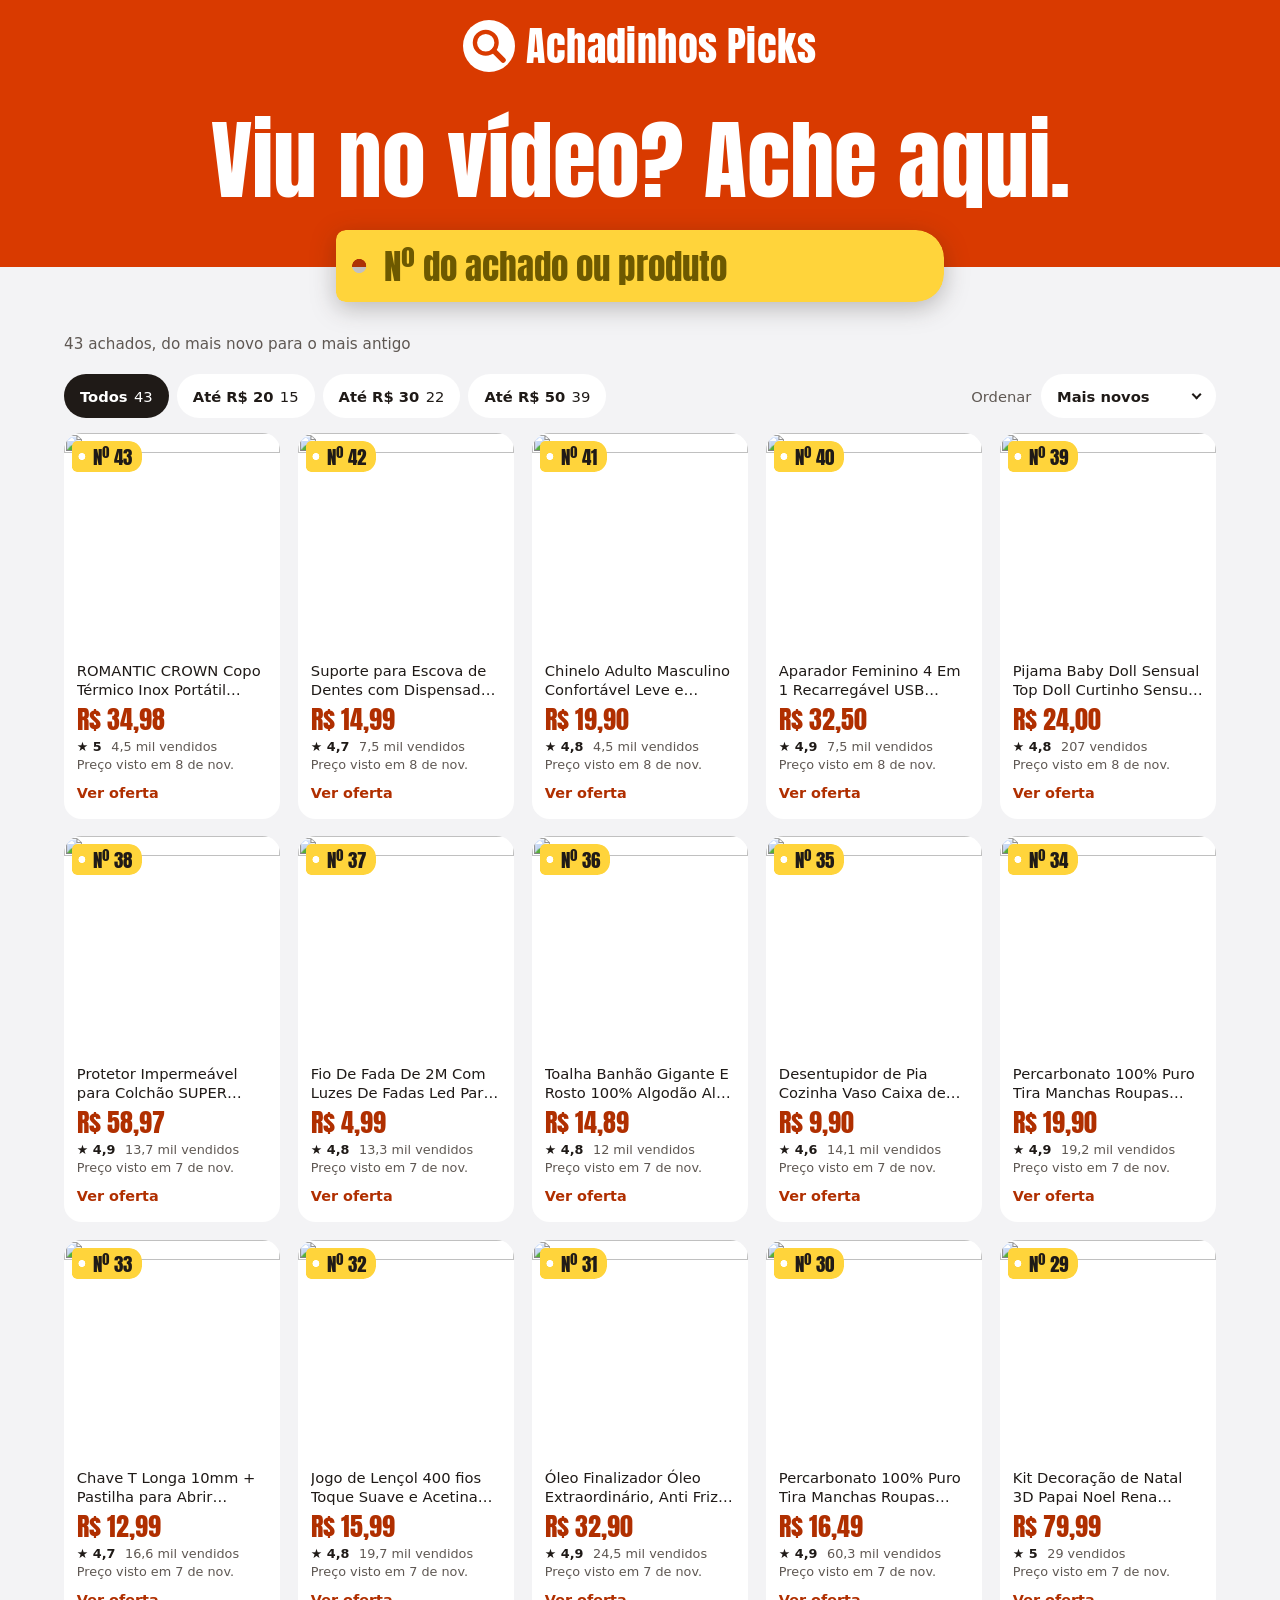
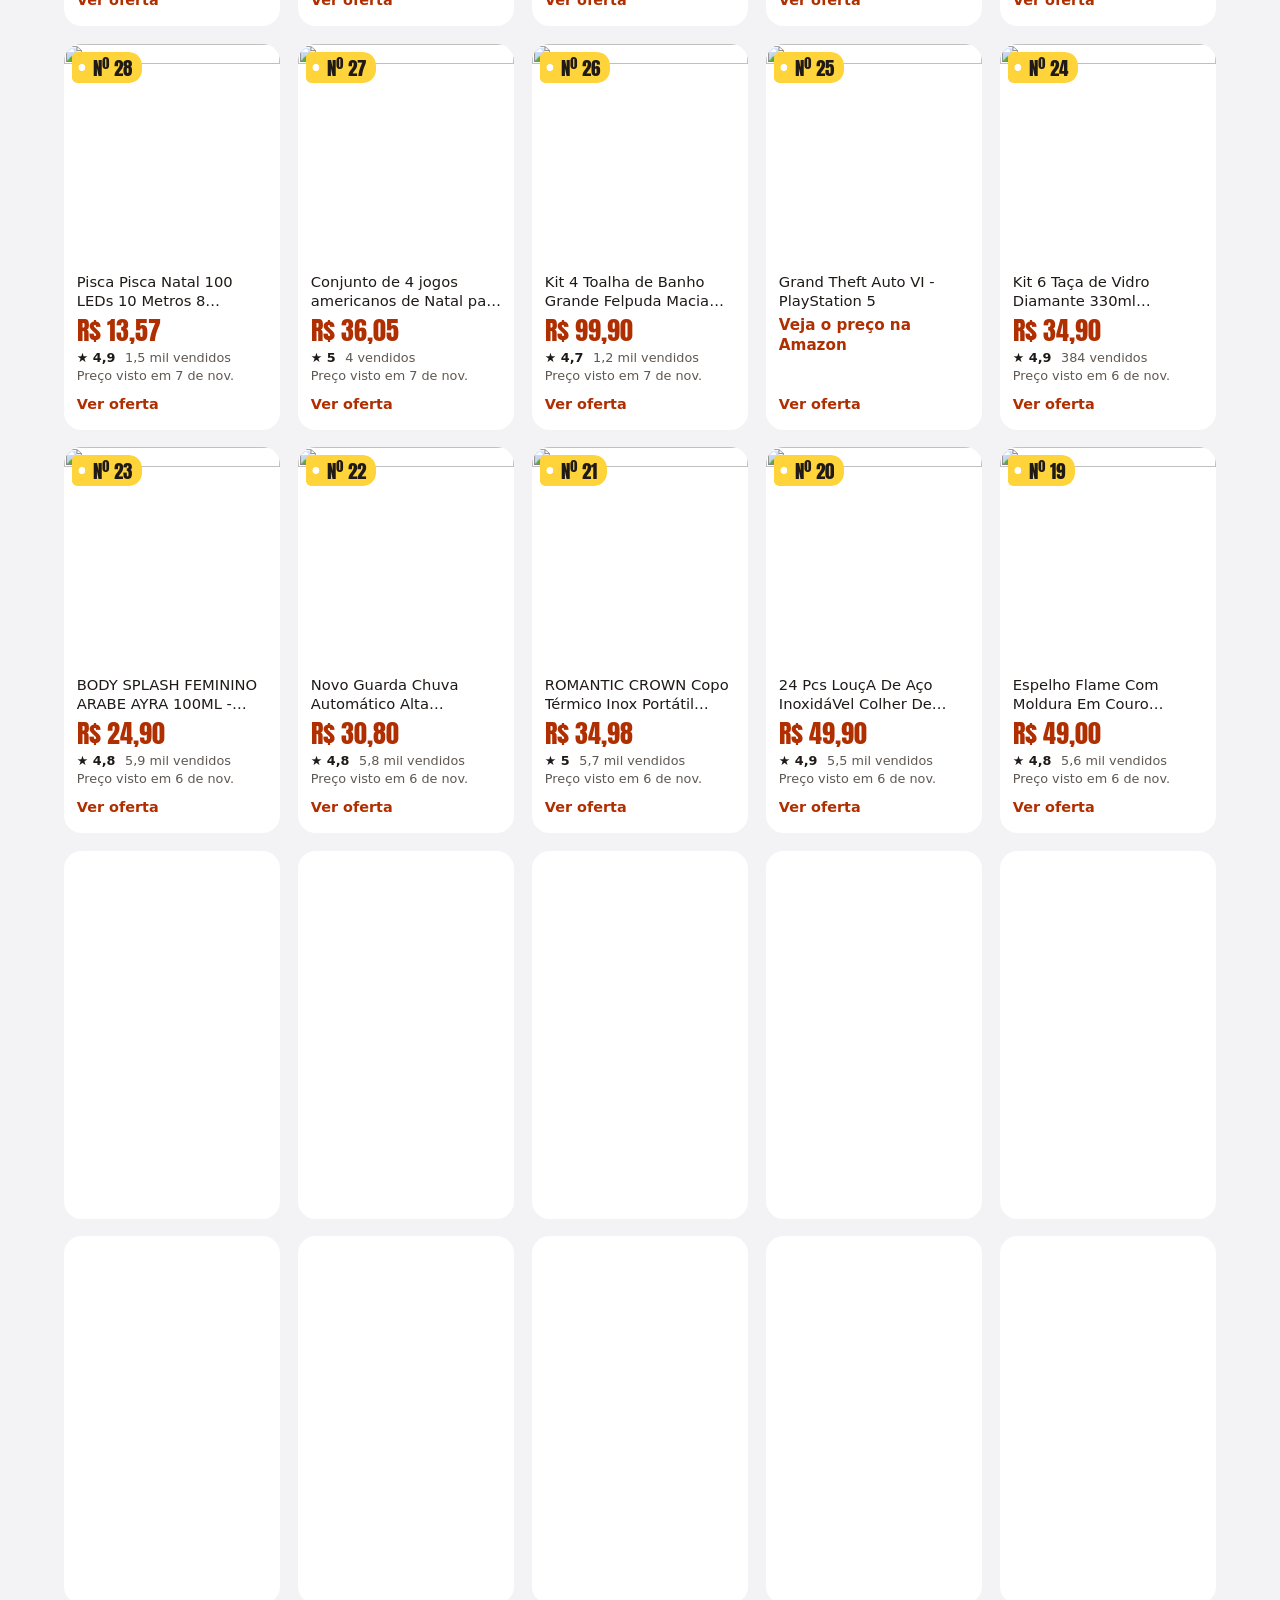
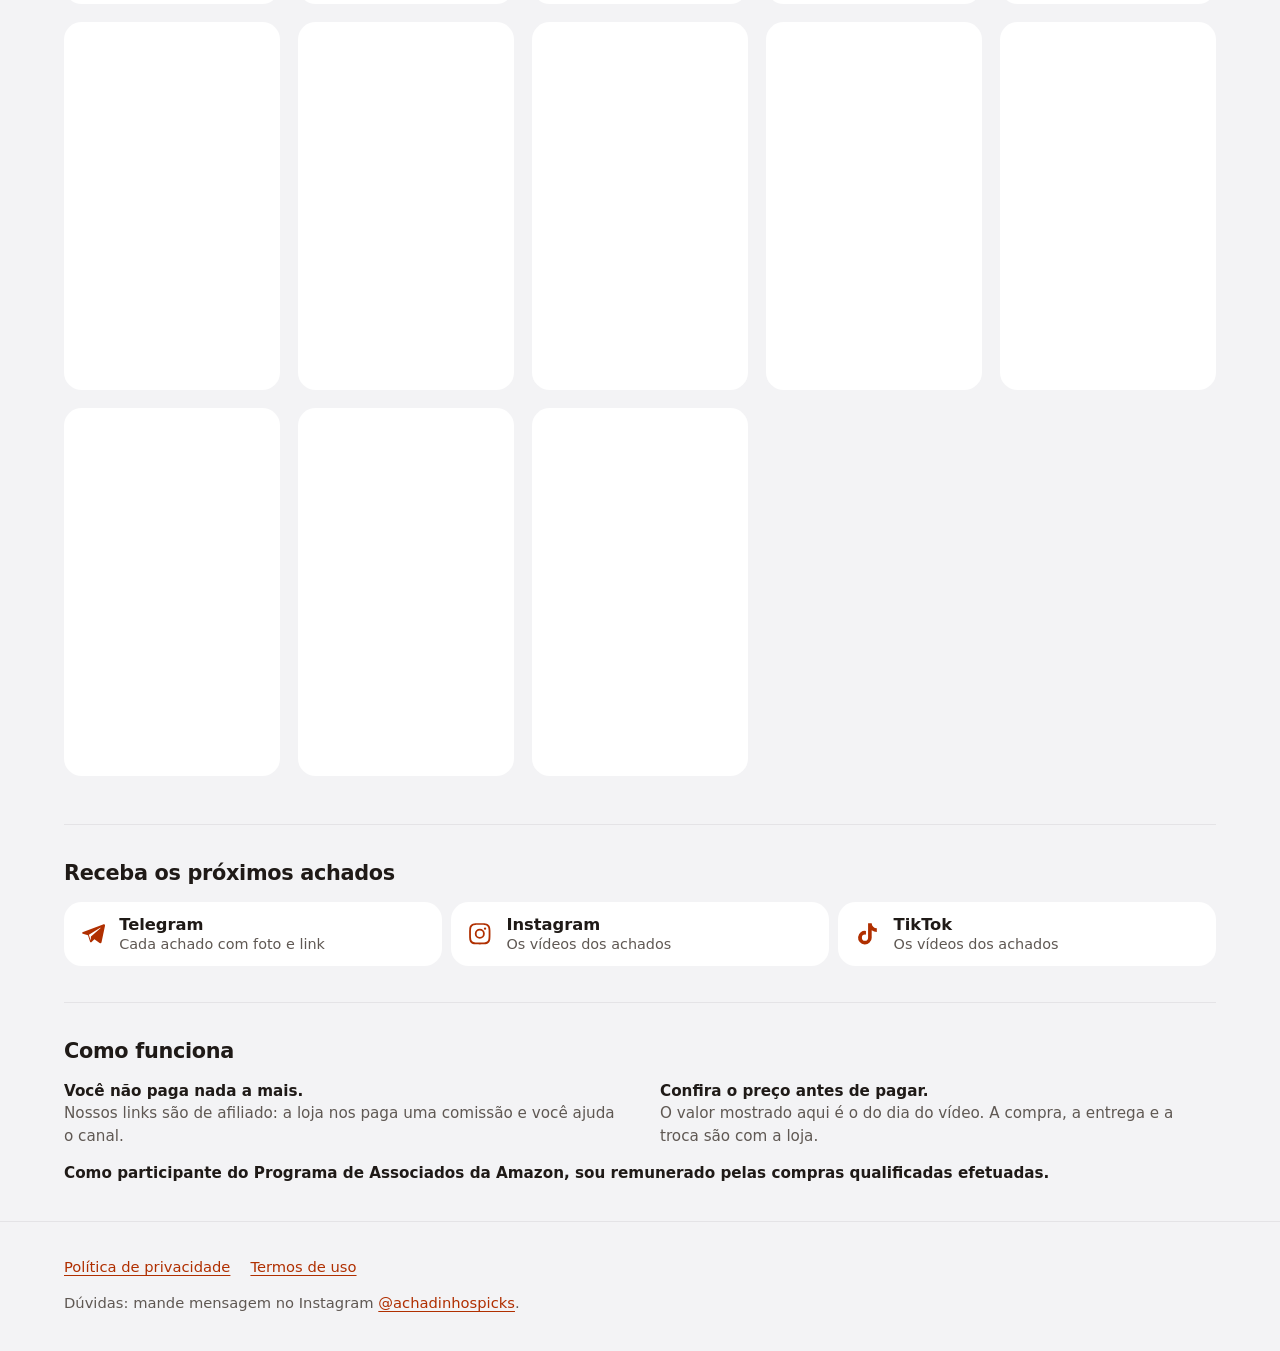
==== commit 24a25afe: "feat: filtro até R$ 50, contagem em cada faixa e ordenação - faixas Até R$ 20, 30 e 50 com quantos a" ====
--- a/index.html
+++ b/index.html
@@ -19,8 +19,8 @@
   <link rel="icon" href="favicon.svg?v=2" type="image/svg+xml">
   <link rel="preconnect" href="https://cf.shopee.com.br">
   <link rel="preload" href="fontes/anton.woff2" as="font" type="font/woff2" crossorigin>
-  <link rel="stylesheet" href="style.css?v=7">
-  <script src="achados.js?v=6" defer></script>
+  <link rel="stylesheet" href="style.css?v=8">
+  <script src="achados.js?v=7" defer></script>
 </head>
 <body class="vitrine">
   <a class="pular" href="#achados">Pular para os achados</a>
@@ -51,10 +51,24 @@
         <p id="estado" role="status">Carregando os achados…</p>
         <button id="acao" class="botao-leve" type="button" hidden></button>
       </div>
-      <div id="filtros" class="filtros" role="group" aria-label="Filtrar por preço" hidden>
-        <button type="button" data-ate="0" aria-pressed="true">Todos</button>
-        <button type="button" data-ate="20" aria-pressed="false">Até R$ 20</button>
-        <button type="button" data-ate="30" aria-pressed="false">Até R$ 30</button>
+      <div id="filtros" class="filtros" hidden>
+        <div class="faixas" role="group" aria-label="Filtrar por preço">
+          <button type="button" data-ate="0" aria-pressed="true">Todos<span class="conta"></span></button>
+          <button type="button" data-ate="20" aria-pressed="false">Até R$ 20<span class="conta"></span></button>
+          <button type="button" data-ate="30" aria-pressed="false">Até R$ 30<span class="conta"></span></button>
+          <button type="button" data-ate="50" aria-pressed="false">Até R$ 50<span class="conta"></span></button>
+        </div>
+        <label class="ordem">
+          <span>Ordenar</span>
+          <span class="seta">
+            <select id="ordem">
+              <option value="novos">Mais novos</option>
+              <option value="preco">Menor preço</option>
+              <option value="vendas">Mais vendidos</option>
+              <option value="nota">Melhor nota</option>
+            </select>
+          </span>
+        </label>
       </div>
       <ol id="lista" class="grade-achados">
         <li class="achado molde" aria-hidden="true"></li>
--- a/style.css
+++ b/style.css
@@ -157,14 +157,37 @@
 .botao-leve[hidden] { display: none; }
 .botao-leve:active { transform: scale(0.97); }
 
-.filtros { display: flex; flex-wrap: wrap; gap: 0.5rem; margin-bottom: 0.9rem; }
+.filtros { display: flex; flex-wrap: wrap; align-items: center; justify-content: space-between; gap: 0.6rem 1rem; margin-bottom: 0.9rem; }
 .filtros[hidden] { display: none; }
-.filtros button {
+/* No celular, as faixas rolam de lado em vez de quebrar em duas linhas. */
+.faixas {
+  position: relative; display: flex; gap: 0.5rem; flex: 1 1 100%; min-width: 0;
+  overflow-x: auto; scrollbar-width: none; padding: 6px; margin: -6px; /* folga para o contorno de foco */
+}
+.faixas::-webkit-scrollbar { display: none; }
+.faixas button {
+  flex: none; white-space: nowrap;
   min-height: 2.75rem; padding: 0 1rem; border: 0; border-radius: 999px;
   background: var(--papel); color: var(--tinta); font: inherit; font-size: 0.92rem; font-weight: 600; cursor: pointer;
 }
-.filtros button:active { transform: scale(0.97); }
-.filtros button[aria-pressed="true"] { background: var(--tinta); color: var(--papel); }
+.faixas button[hidden] { display: none; }
+.faixas button:active { transform: scale(0.97); }
+.faixas button[aria-pressed="true"] { background: var(--tinta); color: var(--papel); }
+.conta { margin-left: 0.4rem; font-weight: 400; font-variant-numeric: tabular-nums; }
+.conta:empty { display: none; }
+
+.ordem { display: flex; align-items: center; gap: 0.6rem; color: var(--tinta-suave); font-size: 0.92rem; }
+.seta { position: relative; display: inline-flex; }
+.seta::after {
+  content: ""; position: absolute; right: 1rem; top: 50%; width: 0.45rem; height: 0.45rem; pointer-events: none;
+  border-right: 2px solid var(--tinta); border-bottom: 2px solid var(--tinta); transform: translateY(-70%) rotate(45deg);
+}
+.ordem select {
+  appearance: none; -webkit-appearance: none;
+  min-height: 2.75rem; padding: 0 2.5rem 0 1rem; border: 0; border-radius: 999px;
+  background: var(--papel); color: var(--tinta); font: inherit; font-size: 0.92rem; font-weight: 600; cursor: pointer;
+}
+@media (min-width: 46rem) { .faixas { flex: 0 1 auto; } }
 
 .grade-achados {
   list-style: none; margin: 0; padding: 0;
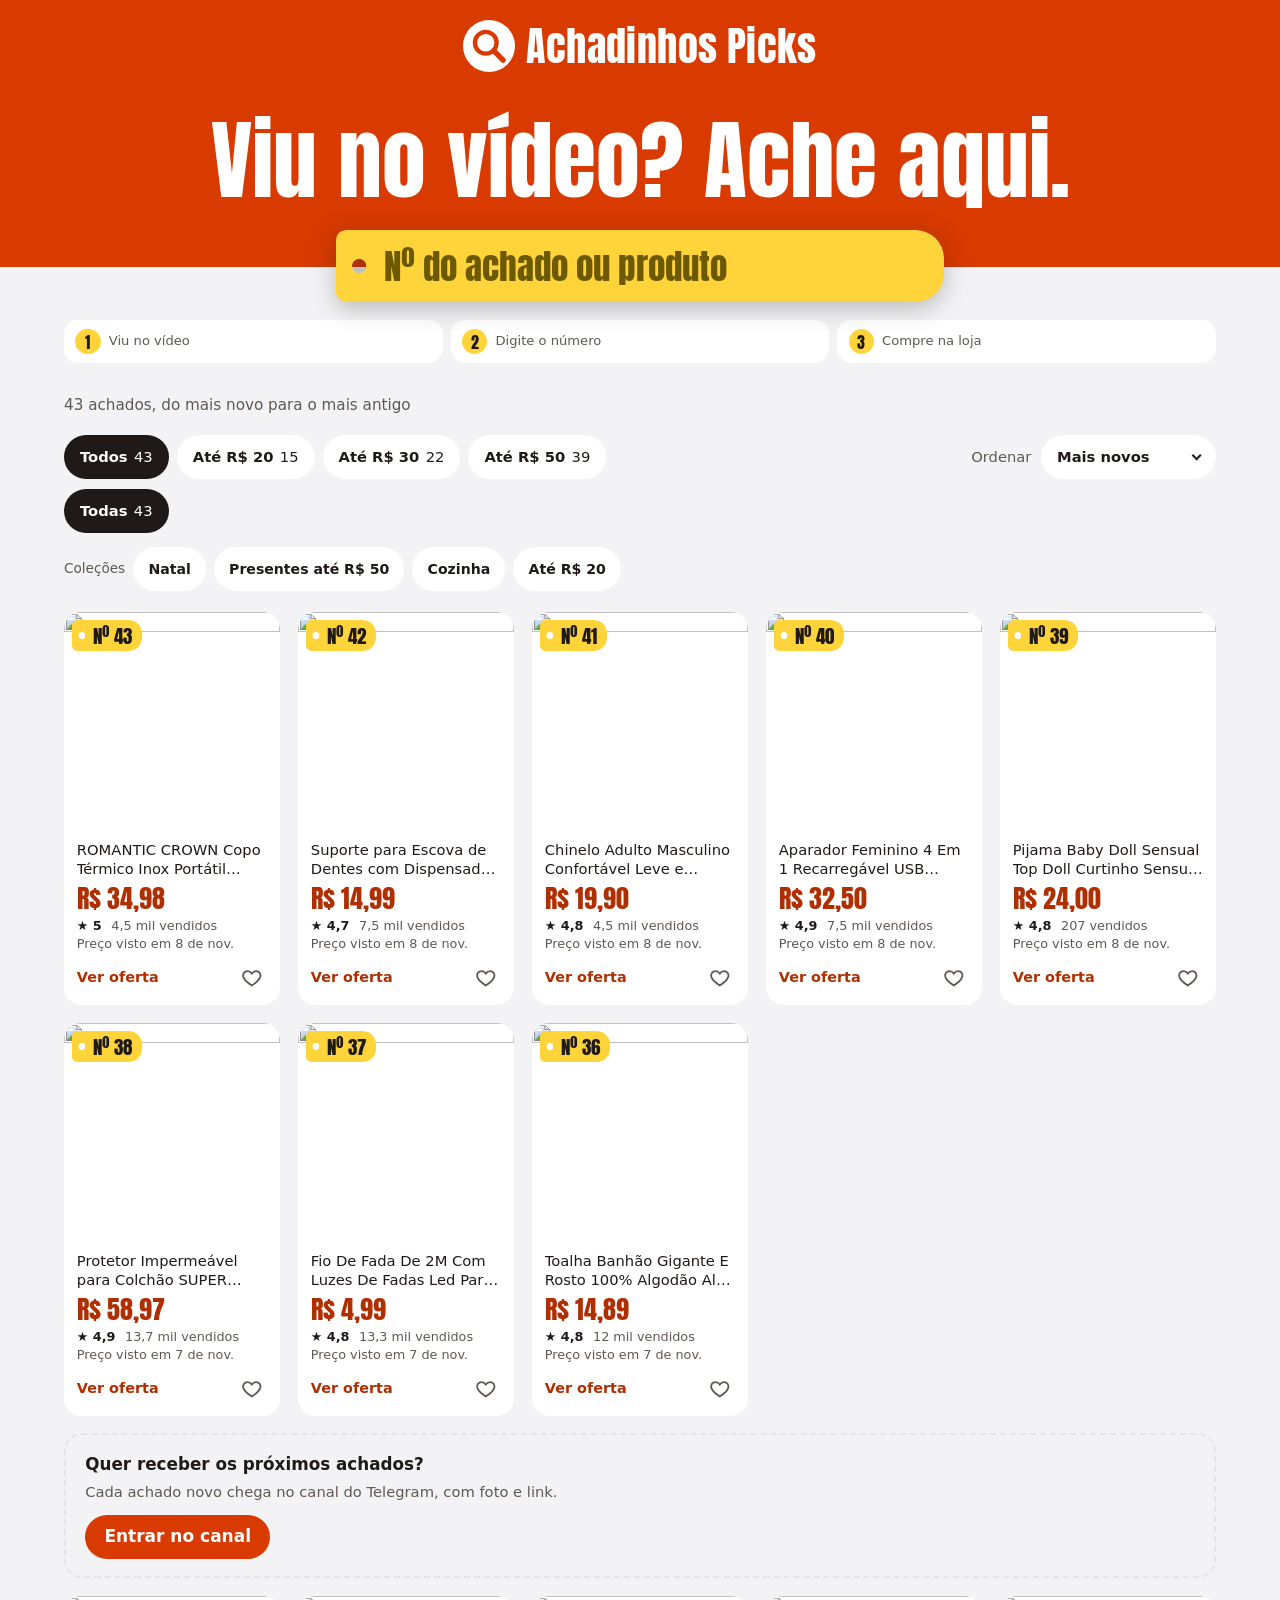
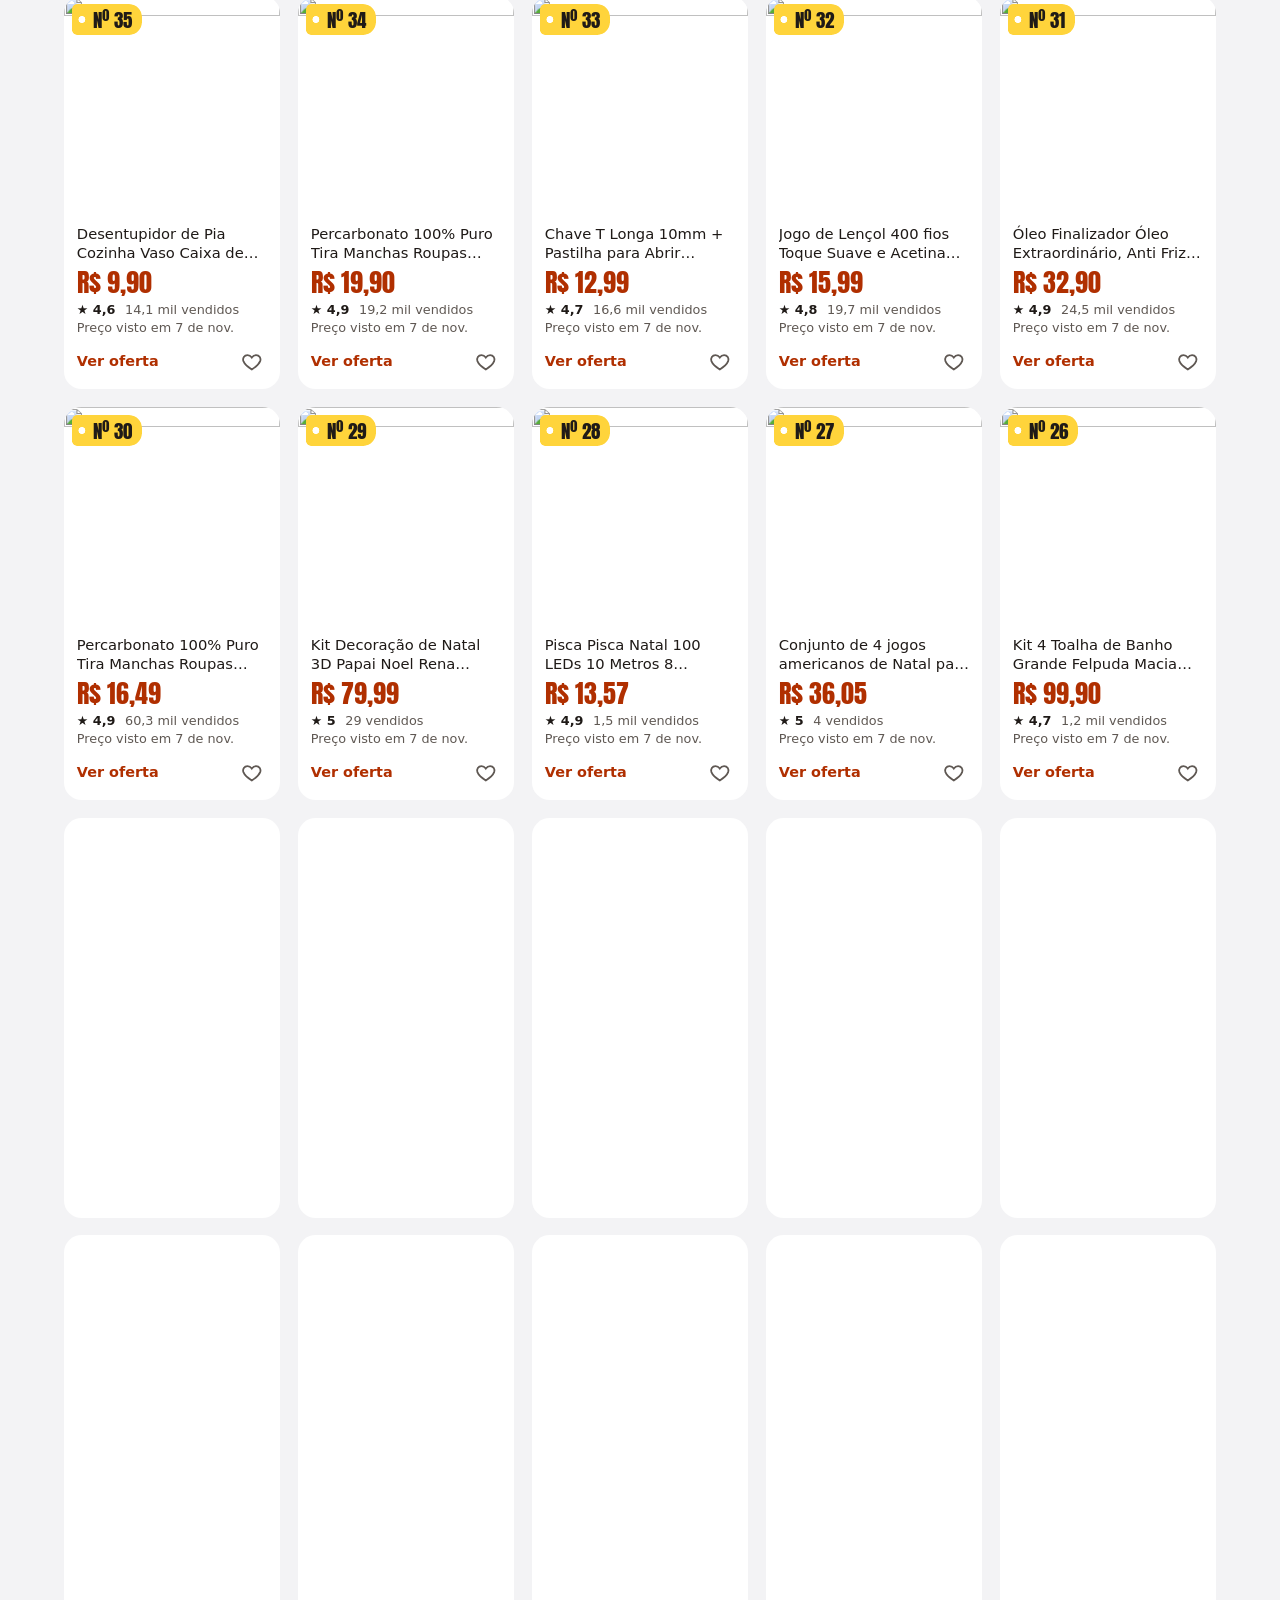
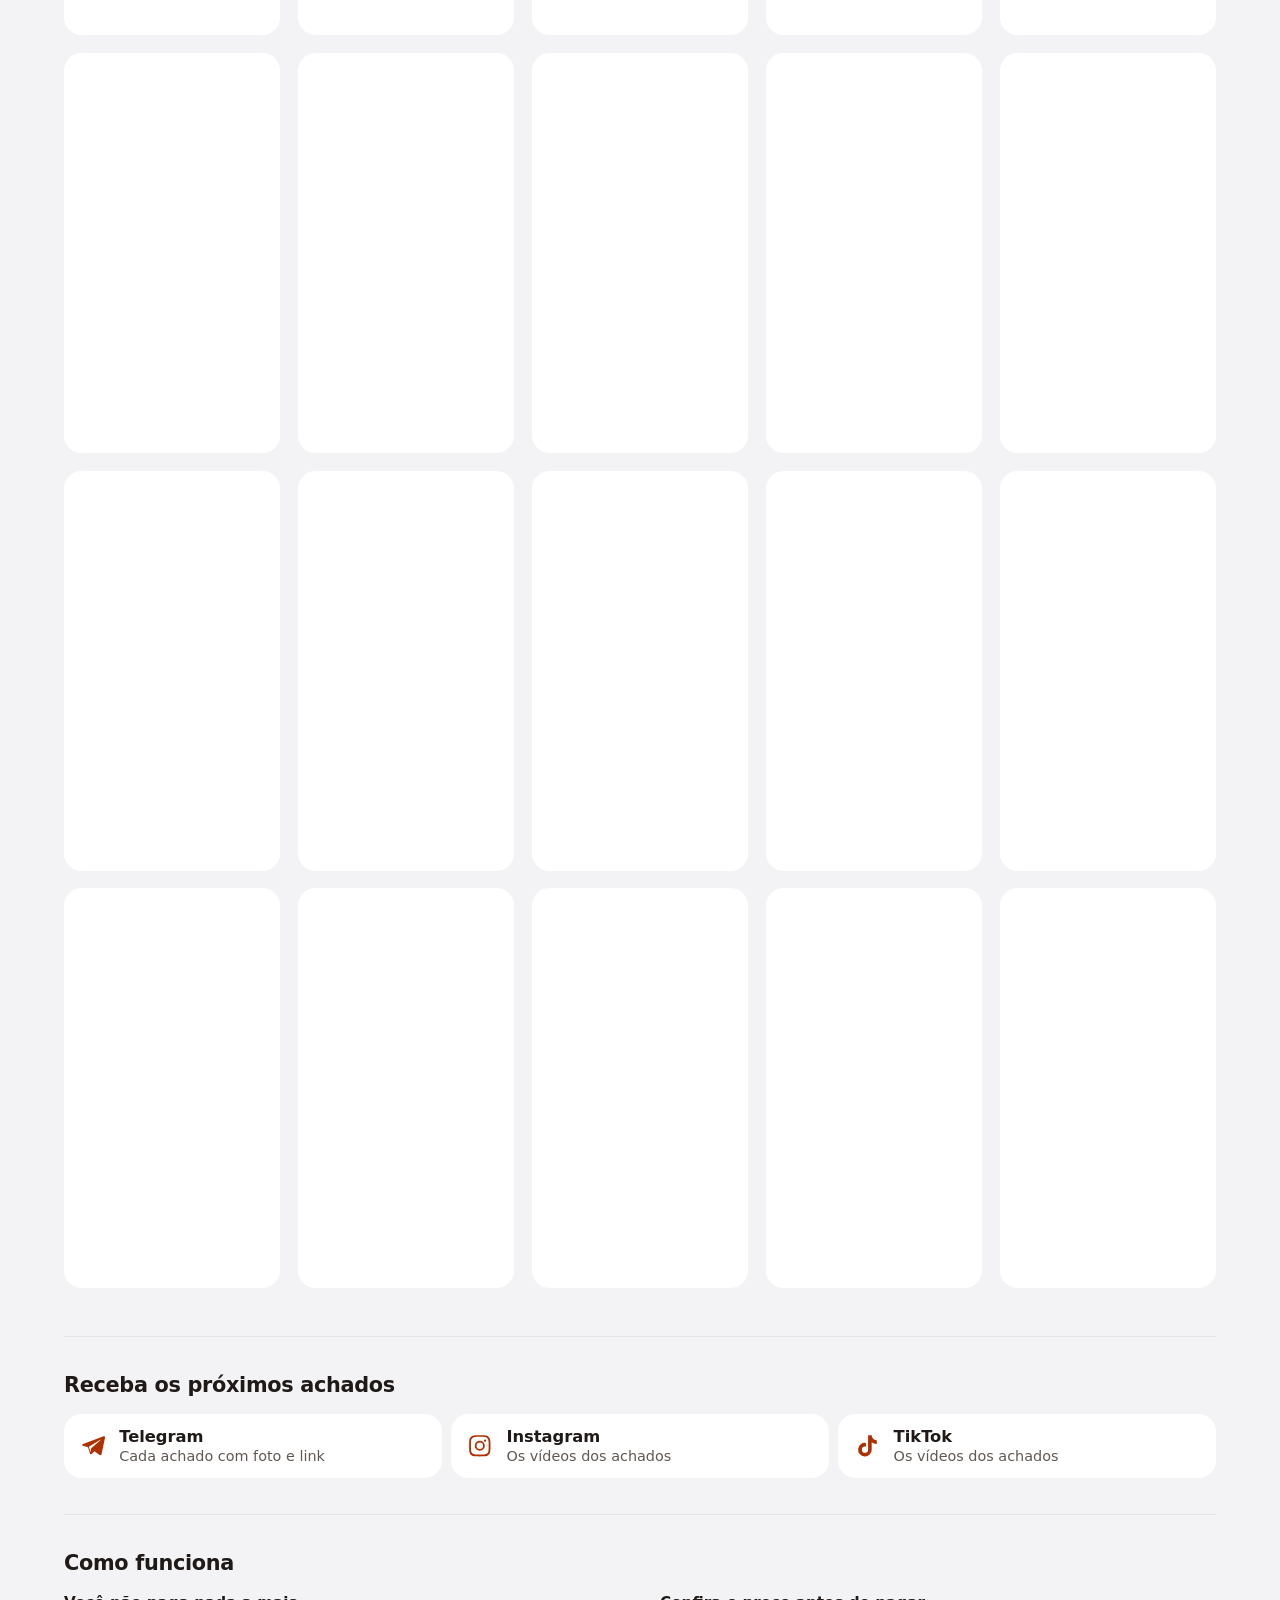
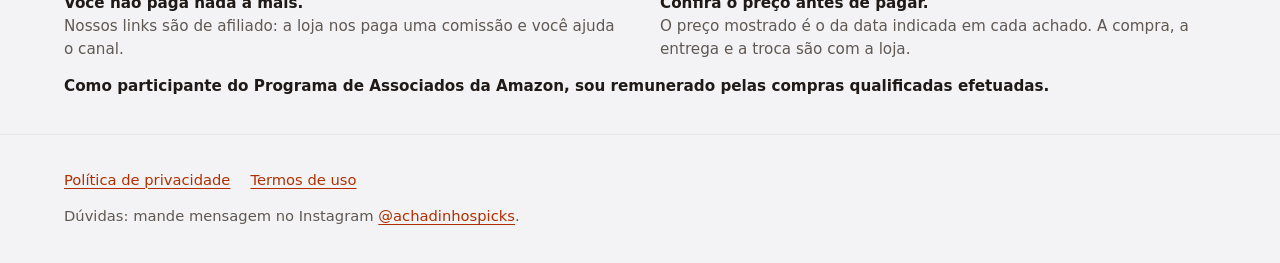
==== commit 51818733: "feat: vitrine mais completa e fácil de usar - como funciona em 3 passos no topo - painel de detalhes" ====
--- a/index.html
+++ b/index.html
@@ -3,7 +3,7 @@
 <head>
   <meta charset="utf-8">
   <meta name="viewport" content="width=device-width, initial-scale=1, viewport-fit=cover">
-  <meta http-equiv="Content-Security-Policy" content="default-src 'none'; style-src 'self'; script-src 'self'; connect-src 'self'; font-src 'self'; img-src 'self' https://cf.shopee.com.br https://down-br.img.susercontent.com; base-uri 'none'; form-action 'none'">
+  <meta http-equiv="Content-Security-Policy" content="default-src 'none'; style-src 'self'; script-src 'self'; connect-src 'self'; font-src 'self'; img-src 'self' https://cf.shopee.com.br https://down-br.img.susercontent.com; manifest-src 'self'; base-uri 'none'; form-action 'none'">
   <meta name="referrer" content="strict-origin-when-cross-origin">
   <title>Achadinhos Picks: viu no vídeo? Ache aqui.</title>
   <meta name="description" content="Viu um achado nos nossos vídeos? Digite o número e veja a oferta.">
@@ -17,10 +17,13 @@
   <meta name="twitter:card" content="summary_large_image">
   <meta name="theme-color" content="#d93a00">
   <link rel="icon" href="favicon.svg?v=2" type="image/svg+xml">
+  <link rel="manifest" href="manifest.webmanifest">
+  <link rel="apple-touch-icon" href="icone-192.png">
   <link rel="preconnect" href="https://cf.shopee.com.br">
   <link rel="preload" href="fontes/anton.woff2" as="font" type="font/woff2" crossorigin>
-  <link rel="stylesheet" href="style.css?v=8">
-  <script src="achados.js?v=7" defer></script>
+  <link rel="stylesheet" href="style.css?v=9">
+  <script src="medicao.js?v=1" defer></script>
+  <script src="achados.js?v=8" defer></script>
 </head>
 <body class="vitrine">
   <a class="pular" href="#achados">Pular para os achados</a>
@@ -46,13 +49,19 @@
   </form>
 
   <main id="conteudo" class="miolo">
+    <ol class="passos" aria-label="Como funciona">
+      <li><span>1</span> Viu no vídeo</li>
+      <li><span>2</span> Digite o número</li>
+      <li><span>3</span> Compre na loja</li>
+    </ol>
+
     <section id="achados" aria-label="Achados">
       <div class="estado-linha">
         <p id="estado" role="status">Carregando os achados…</p>
         <button id="acao" class="botao-leve" type="button" hidden></button>
       </div>
       <div id="filtros" class="filtros" hidden>
-        <div class="faixas" role="group" aria-label="Filtrar por preço">
+        <div id="faixas" class="faixas" role="group" aria-label="Filtrar por preço">
           <button type="button" data-ate="0" aria-pressed="true">Todos<span class="conta"></span></button>
           <button type="button" data-ate="20" aria-pressed="false">Até R$ 20<span class="conta"></span></button>
           <button type="button" data-ate="30" aria-pressed="false">Até R$ 30<span class="conta"></span></button>
@@ -69,13 +78,20 @@
             </select>
           </span>
         </label>
+        <div id="categorias" class="faixas" role="group" aria-label="Filtrar por categoria" hidden></div>
       </div>
+      <nav id="colecoes" class="colecoes" aria-label="Coleções" hidden></nav>
       <ol id="lista" class="grade-achados">
         <li class="achado molde" aria-hidden="true"></li>
         <li class="achado molde" aria-hidden="true"></li>
         <li class="achado molde" aria-hidden="true"></li>
         <li class="achado molde" aria-hidden="true"></li>
       </ol>
+      <dialog id="detalhe" class="detalhe" aria-labelledby="detalhe-nome">
+        <button class="fechar" type="button" aria-label="Fechar"><svg viewBox="0 0 24 24" aria-hidden="true"><path d="M6 6l12 12M18 6 6 18" fill="none" stroke="currentColor" stroke-width="2.6" stroke-linecap="round"/></svg></button>
+        <div class="corpo"></div>
+      </dialog>
+      <button id="topo" class="topo" type="button" aria-label="Voltar ao topo" hidden><svg viewBox="0 0 24 24" aria-hidden="true"><path d="M12 19V5M5 12l7-7 7 7" fill="none" stroke="currentColor" stroke-width="2.6" stroke-linecap="round" stroke-linejoin="round"/></svg></button>
       <noscript><p>Ative o JavaScript para ver a lista, ou acompanhe pelo <a href="https://t.me/achadinhospicks" rel="noopener">canal do Telegram</a>.</p></noscript>
     </section>
 
@@ -101,7 +117,7 @@
       <h2 id="t-transparencia">Como funciona</h2>
       <div class="colunas">
         <p><strong>Você não paga nada a mais.</strong> Nossos links são de afiliado: a loja nos paga uma comissão e você ajuda o canal.</p>
-        <p><strong>Confira o preço antes de pagar.</strong> O valor mostrado aqui é o do dia do vídeo. A compra, a entrega e a troca são com a loja.</p>
+        <p><strong>Confira o preço antes de pagar.</strong> O preço mostrado é o da data indicada em cada achado. A compra, a entrega e a troca são com a loja.</p>
       </div>
       <p class="declaracao">Como participante do Programa de Associados da Amazon, sou remunerado pelas compras qualificadas efetuadas.</p>
     </section>
--- a/style.css
+++ b/style.css
@@ -194,22 +194,25 @@
   display: grid; gap: 0.75rem; grid-template-columns: repeat(auto-fill, minmax(min(100%, 10rem), 1fr));
 }
 .achado {
+  position: relative; display: flex; flex-direction: column;
   background: var(--papel); border-radius: 1.1rem; overflow: hidden;
   /* O navegador não desenha o que está longe da tela. */
-  content-visibility: auto; contain-intrinsic-size: auto 23rem;
-}
-.achado[hidden] { display: none; }
+  content-visibility: auto; contain-intrinsic-size: auto 25rem;
+}
+.achado[hidden], .convite[hidden] { display: none; }
 .achado.molde { aspect-ratio: 10 / 16; }
-.achado a {
-  display: flex; flex-direction: column; height: 100%; padding-bottom: 0.9rem;
+/* O cartão abre o painel de detalhes; "Ver oferta" leva direto à loja. */
+.abrir {
+  display: flex; flex-direction: column; flex: 1; width: 100%; padding: 0 0 0.2rem;
   color: inherit; text-decoration: none;
 }
-.achado a:active { transform: scale(0.98); transition: transform 100ms ease-out; }
-.achado a:focus-visible { outline-offset: -3px; border-radius: 1.1rem; }
+.abrir:active { transform: scale(0.98); transition: transform 100ms ease-out; }
+.abrir:focus-visible { outline-offset: -3px; border-radius: 1.1rem; }
 
 /* As fotos dos anúncios têm fundo branco: a moldura branca as mantém iguais no modo escuro. */
 .foto { position: relative; background: #fff; }
 .foto img { display: block; width: 100%; height: auto; aspect-ratio: 1; object-fit: contain; }
+.fora .foto img { filter: grayscale(1); opacity: 0.6; }
 
 .selo {
   position: absolute; top: 0.5rem; left: 0.5rem;
@@ -227,6 +230,48 @@
   background: #1f1a17; color: var(--etiqueta); border: 2px solid #fff; border-radius: 999px;
   font-size: 0.8rem; line-height: 1.3; font-weight: 700; letter-spacing: 0.01em;
 }
+.novo.aviso-fora { color: #fff; }
+.tem-video {
+  position: absolute; bottom: 0.5rem; left: 0.5rem; padding: 0.15rem 0.55rem;
+  background: #1f1a17; color: #fff; border: 2px solid #fff; border-radius: 999px;
+  font-size: 0.75rem; line-height: 1.3; font-weight: 700;
+}
+
+.achado h3 {
+  margin: 0.7rem 0.8rem 0; font-size: 0.92rem; line-height: 1.3; font-weight: 500;
+  display: -webkit-box; -webkit-line-clamp: 2; -webkit-box-orient: vertical; overflow: hidden;
+}
+.preco { font: 400 1.6rem/1.15 var(--display); color: var(--link); }
+.achado .preco { margin: 0.4rem 0.8rem 0; }
+.desconto {
+  display: inline-block; margin-left: 0.45rem; padding: 0.1rem 0.4rem; vertical-align: 0.3em;
+  background: var(--etiqueta); color: #1f1a17; border-radius: 0.4rem;
+  font: 700 0.78rem/1.3 system-ui, sans-serif;
+}
+.antes { margin: 0.1rem 0.8rem 0; color: var(--tinta-suave); font-size: 0.8rem; font-weight: 600; }
+.achado .sem-preco { margin: 0.4rem 0.8rem 0; color: var(--link); font-size: 0.95rem; font-weight: 700; line-height: 1.3; }
+.achado.destaque .sem-preco { margin: 0.6rem 1.1rem 0; font-size: 1.25rem; }
+.dados {
+  display: flex; flex-wrap: wrap; gap: 0 0.6rem; margin: 0.2rem 0.8rem 0;
+  color: var(--tinta-suave); font-size: 0.8rem; line-height: 1.4;
+}
+.estrelas { color: var(--tinta); font-weight: 600; }
+.quando, .visto { flex-basis: 100%; }
+.visto { font-style: italic; }
+
+.acoes { display: flex; align-items: center; justify-content: space-between; gap: 0.25rem; margin: auto 0.4rem 0.35rem 0.8rem; }
+.achado .ir {
+  display: inline-flex; align-items: center; min-height: 2.75rem;
+  color: var(--link); font-size: 0.9rem; font-weight: 700; text-decoration: none;
+}
+.fav {
+  flex: none; display: grid; place-items: center; width: 2.75rem; height: 2.75rem;
+  border: 0; border-radius: 999px; background: transparent; color: var(--tinta-suave); cursor: pointer;
+}
+.fav svg { width: 1.35rem; height: 1.35rem; fill: none; stroke: currentColor; stroke-width: 2; }
+.fav[aria-pressed="true"] { color: #e0245e; }
+.fav[aria-pressed="true"] svg { fill: currentColor; }
+.fav:active { transform: scale(0.9); }
 
 /* Só aparece no achado em destaque. */
 .compartilhar { display: none; }
@@ -237,29 +282,13 @@
 }
 .achado.destaque .compartilhar:active { transform: scale(0.97); }
 
-.achado h3 {
-  margin: 0.7rem 0.8rem 0; font-size: 0.92rem; line-height: 1.3; font-weight: 500;
-  display: -webkit-box; -webkit-line-clamp: 2; -webkit-box-orient: vertical; overflow: hidden;
-}
-.achado .preco { margin: 0.4rem 0.8rem 0; font: 400 1.6rem/1.15 var(--display); color: var(--link); }
-.achado .sem-preco { margin: 0.4rem 0.8rem 0; color: var(--link); font-size: 0.95rem; font-weight: 700; line-height: 1.3; }
-.achado.destaque .sem-preco { margin: 0.6rem 1.1rem 0; font-size: 1.25rem; }
-.achado .dados {
-  display: flex; flex-wrap: wrap; gap: 0 0.6rem; margin: 0.2rem 0.8rem 0;
-  color: var(--tinta-suave); font-size: 0.8rem; line-height: 1.4;
-}
-.achado .estrelas { color: var(--tinta); font-weight: 600; }
-.achado .quando { flex-basis: 100%; }
-.achado .ir { margin: auto 0.8rem 0; padding-top: 0.5rem; color: var(--link); font-size: 0.9rem; font-weight: 700; }
-
 @media (hover: hover) {
-  .achado a:hover .ir { text-decoration: underline; text-underline-offset: 0.2em; }
-  .achado a:hover h3 { color: var(--link); }
+  .achado .ir:hover { text-decoration: underline; text-underline-offset: 0.2em; }
+  .abrir:hover h3 { color: var(--link); }
 }
 
 /* Digitou o número certo: o achado toma a tela e o botão de compra aparece grande. */
-.achado.destaque { position: relative; grid-column: 1 / -1; content-visibility: visible; }
-.achado.destaque a { height: auto; padding-bottom: 0.25rem; }
+.achado.destaque { grid-column: 1 / -1; content-visibility: visible; }
 .achado.destaque .selo {
   top: 0.8rem; left: 0.8rem; padding: 0.35rem 1rem 0.35rem 1.9rem; font-size: 2rem;
   border-radius: 0.4rem 1.1rem 1.1rem 0.4rem;
@@ -268,22 +297,117 @@
 }
 .achado.destaque h3 { margin: 1rem 1.1rem 0; font-size: 1.15rem; -webkit-line-clamp: 4; }
 .achado.destaque .preco { margin: 0.6rem 1.1rem 0; font-size: 3rem; }
+.achado.destaque .antes { margin: 0.2rem 1.1rem 0; font-size: 0.95rem; }
 .achado.destaque .dados { margin: 0.3rem 1.1rem 0; font-size: 0.95rem; }
+.achado.destaque .acoes { margin: 1.1rem 1.1rem 0.5rem; gap: 0.5rem; }
 .achado.destaque .ir {
-  margin: 1.1rem 1.1rem 0.25rem; padding: 0.95rem; border-radius: 999px; text-align: center;
+  flex: 1; justify-content: center; padding: 0.95rem; border-radius: 999px;
   background: var(--laranja); color: #fff; font-size: 1.05rem;
+}
+
+/* Convite do Telegram no meio da lista. */
+.convite {
+  grid-column: 1 / -1; display: flex; flex-direction: column; align-items: flex-start; gap: 0.35rem;
+  padding: 1.1rem 1.2rem; border: 2px dashed var(--linha); border-radius: 1.1rem;
+}
+.convite p { margin: 0; color: var(--tinta-suave); font-size: 0.92rem; line-height: 1.4; }
+.convite .titulo { color: var(--tinta); font-size: 1.05rem; font-weight: 700; }
+.convite a {
+  display: inline-flex; align-items: center; min-height: 2.75rem; margin-top: 0.4rem; padding: 0 1.2rem;
+  border-radius: 999px; background: var(--laranja); color: #fff; font-weight: 700; text-decoration: none;
 }
 
 @media (min-width: 46rem) {
   .grade-achados { gap: 1.1rem; grid-template-columns: repeat(auto-fill, minmax(13.5rem, 1fr)); }
-  .achado.destaque a {
+  .achado.destaque .abrir {
     display: grid; grid-template-columns: minmax(0, 24rem) minmax(0, 1fr);
-    grid-template-rows: auto auto auto 1fr; column-gap: 1rem; padding-bottom: 0;
+    grid-template-rows: auto auto auto auto 1fr; column-gap: 1rem; padding-bottom: 0;
   }
-  .achado.destaque .foto { grid-row: 1 / 5; }
+  .achado.destaque .foto { grid-row: 1 / 6; }
+  /* Reserva o espaço dos botões, que ficam na coluna do texto, embaixo. */
+  .achado.destaque .dados { margin-bottom: 6rem; }
   .achado.destaque h3 { margin-top: 1.5rem; font-size: 1.4rem; }
-  .achado.destaque .ir { align-self: end; justify-self: start; margin-bottom: 1.5rem; padding-inline: 2.5rem; }
+  .achado.destaque .acoes {
+    position: absolute; left: calc(min(24rem, 50%) + 2.1rem); right: 11rem; bottom: 1.5rem; margin: 0;
+  }
+  .achado.destaque .ir { flex: 0 1 auto; padding-inline: 2.5rem; }
   .achado.destaque .compartilhar { position: absolute; right: 1.1rem; bottom: 1.6rem; width: auto; margin: 0; padding-inline: 1.25rem; }
+}
+
+/* ---------- como funciona, coleções, voltar ao topo ---------- */
+
+.passos {
+  list-style: none; margin: 1.1rem 0 0; padding: 0;
+  display: grid; gap: 0.5rem; grid-template-columns: repeat(3, minmax(0, 1fr));
+}
+.passos li {
+  display: flex; align-items: center; gap: 0.5rem; padding: 0.55rem 0.7rem;
+  background: var(--papel); border-radius: 0.9rem; color: var(--tinta-suave); font-size: 0.82rem; line-height: 1.25;
+}
+.passos span {
+  flex: none; display: grid; place-items: center; width: 1.6rem; height: 1.6rem; border-radius: 999px;
+  background: var(--etiqueta); color: #1f1a17; font: 400 1rem/1 var(--display);
+}
+
+.colecoes {
+  display: flex; align-items: center; gap: 0.5rem; overflow-x: auto; scrollbar-width: none;
+  padding: 6px; margin: -6px -6px 0.9rem;
+}
+.colecoes::-webkit-scrollbar { display: none; }
+.colecoes[hidden] { display: none; }
+.colecoes .rotulo { flex: none; color: var(--tinta-suave); font-size: 0.85rem; }
+.colecoes a {
+  flex: none; display: inline-flex; align-items: center; min-height: 2.75rem; padding: 0 0.95rem;
+  border: 0; border-radius: 999px; background: var(--papel); color: var(--tinta);
+  font-size: 0.88rem; font-weight: 600; text-decoration: none; white-space: nowrap;
+}
+.colecoes a[aria-current] { background: var(--etiqueta); color: #1f1a17; }
+#categorias { flex-basis: 100%; }
+
+.topo {
+  position: fixed; right: 1rem; bottom: calc(1rem + env(safe-area-inset-bottom)); z-index: 5;
+  display: grid; place-items: center; width: 3rem; height: 3rem;
+  border: 0; border-radius: 999px; background: var(--tinta); color: var(--papel);
+  box-shadow: 0 4px 14px rgb(0 0 0 / 0.25); cursor: pointer;
+}
+.topo[hidden] { display: none; }
+.topo svg { width: 1.3rem; height: 1.3rem; }
+
+/* ---------- painel de detalhes ---------- */
+
+.detalhe {
+  width: min(100% - 1.5rem, 50rem); max-height: calc(100% - 1.5rem); padding: 0; border: 0;
+  border-radius: 1.25rem; background: var(--papel); color: var(--tinta); overflow: auto;
+}
+.detalhe::backdrop { background: rgb(0 0 0 / 0.6); }
+.detalhe .fechar {
+  position: sticky; top: 0.6rem; float: right; z-index: 2; margin: 0.6rem 0.6rem -3.35rem 0;
+  display: grid; place-items: center; width: 2.75rem; height: 2.75rem;
+  border: 2px solid #fff; border-radius: 999px; background: #1f1a17; color: #fff; cursor: pointer;
+}
+.detalhe .fechar svg { width: 1.2rem; height: 1.2rem; }
+.detalhe .info { padding: 1rem 1.2rem 1.4rem; }
+.detalhe h2 { margin: 0.2rem 0 0.5rem; font-size: 1.15rem; line-height: 1.3; font-weight: 600; }
+.detalhe .categoria { margin: 0; color: var(--tinta-suave); font-size: 0.8rem; font-weight: 700; text-transform: uppercase; letter-spacing: 0.04em; }
+.detalhe .preco { margin: 0; font-size: 2.4rem; }
+.detalhe .antes, .detalhe .dados { margin: 0.2rem 0 0; font-size: 0.9rem; }
+.detalhe .sem-preco { margin: 0; color: var(--link); font-weight: 700; }
+.aviso-preco, .aviso-fora-texto { margin: 0.8rem 0 0; color: var(--tinta-suave); font-size: 0.85rem; line-height: 1.45; }
+.detalhe .botoes { display: flex; flex-wrap: wrap; gap: 0.6rem; margin-top: 1.1rem; }
+.detalhe .comprar {
+  flex: 1 1 100%; padding: 0.95rem; border-radius: 999px; text-align: center;
+  background: var(--laranja); color: #fff; font-weight: 700; font-size: 1.05rem; text-decoration: none;
+}
+.detalhe .video, .detalhe .fav-texto {
+  flex: 1 1 auto; display: inline-flex; align-items: center; justify-content: center; min-height: 2.75rem; padding: 0 1rem;
+  border: 0; border-radius: 999px; background: var(--fundo); color: var(--tinta);
+  font: inherit; font-size: 0.92rem; font-weight: 600; text-decoration: none; cursor: pointer;
+}
+.detalhe .fav-texto[aria-pressed="true"] { color: #e0245e; }
+@media (min-width: 46rem) {
+  .detalhe .corpo { display: grid; grid-template-columns: minmax(0, 1fr) minmax(0, 1fr); align-items: start; }
+  .detalhe .info { padding: 1.5rem 1.5rem 1.5rem 0.5rem; }
+  .detalhe h2 { font-size: 1.35rem; }
 }
 
 /* ---------- canais e transparência ---------- */
@@ -308,7 +432,7 @@
 .transparencia strong { display: block; color: var(--tinta); font-weight: 600; }
 
 @media (prefers-contrast: more) {
-  .achado, .canais a { border: 2px solid var(--tinta); }
+  .achado, .canais a, .passos li { border: 2px solid var(--tinta); }
   .etiqueta-busca { box-shadow: inset 0 0 0 2px #1f1a17; }
 }
 
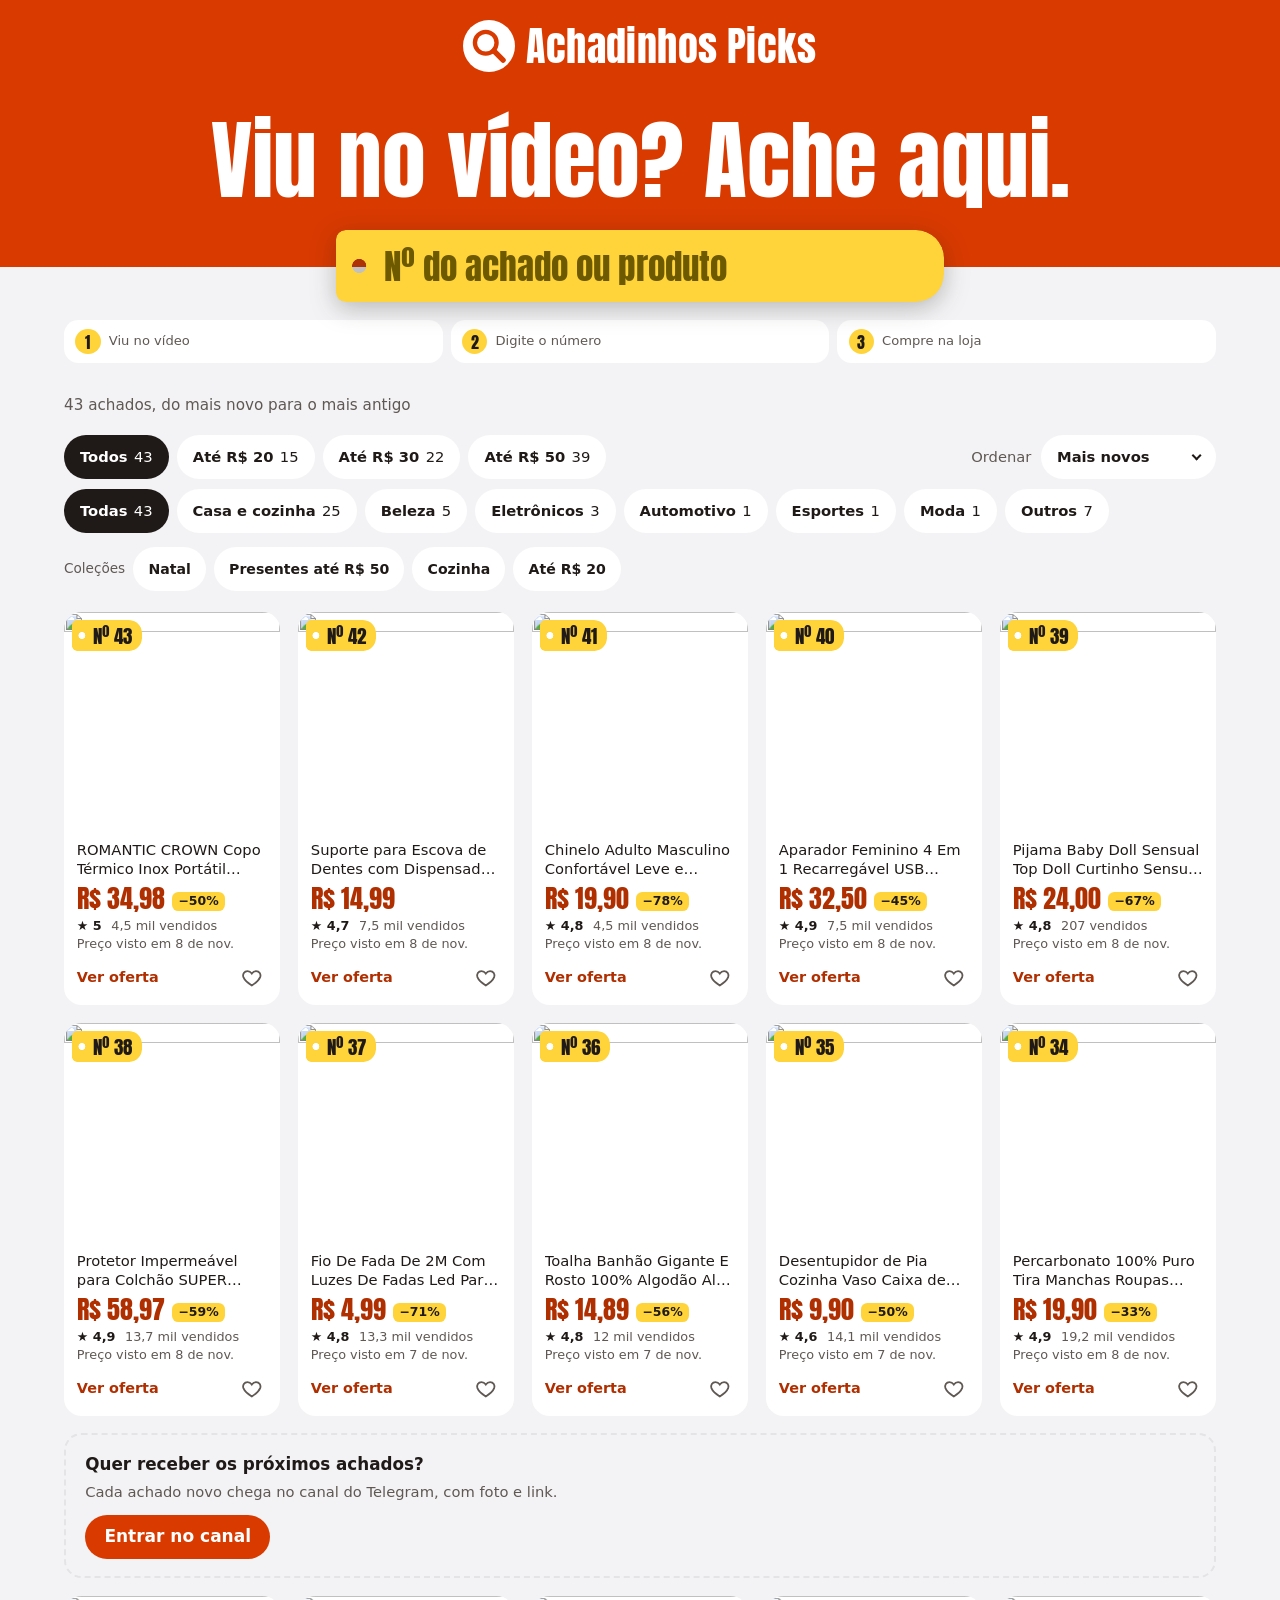
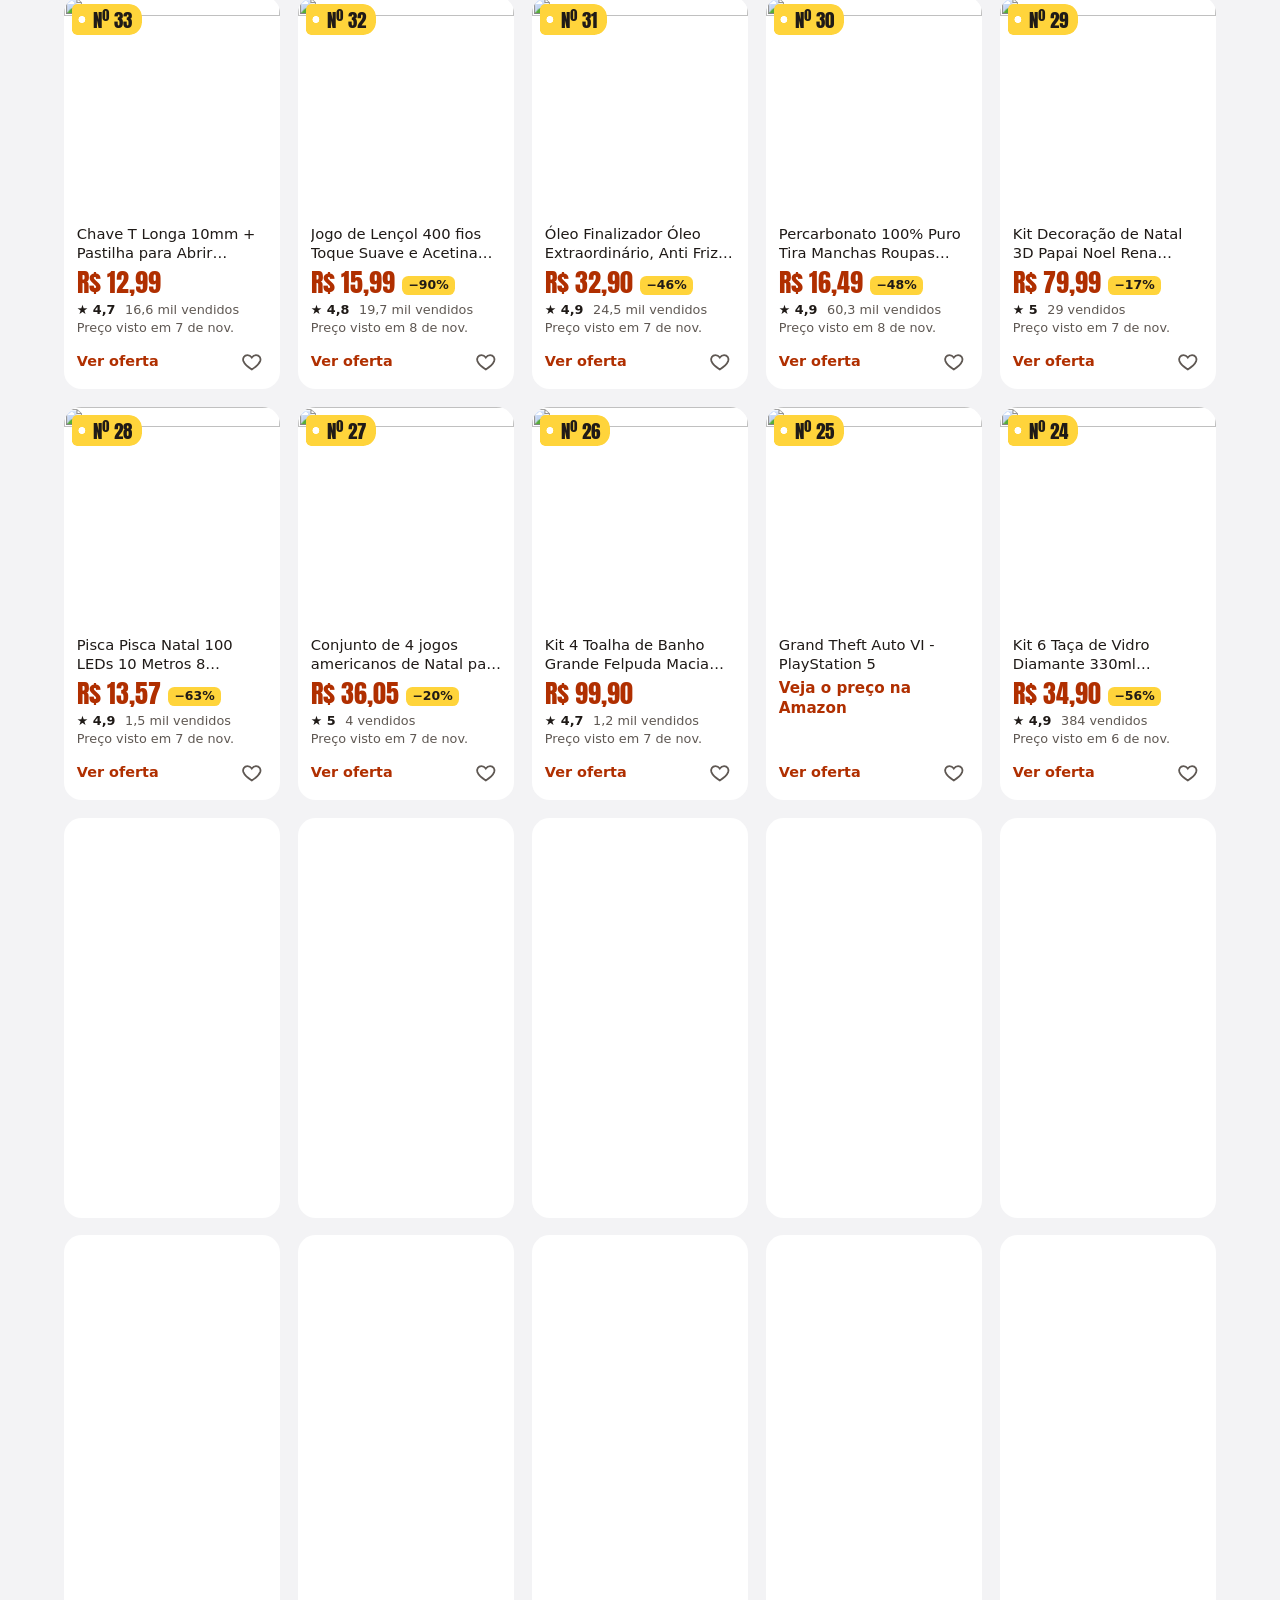
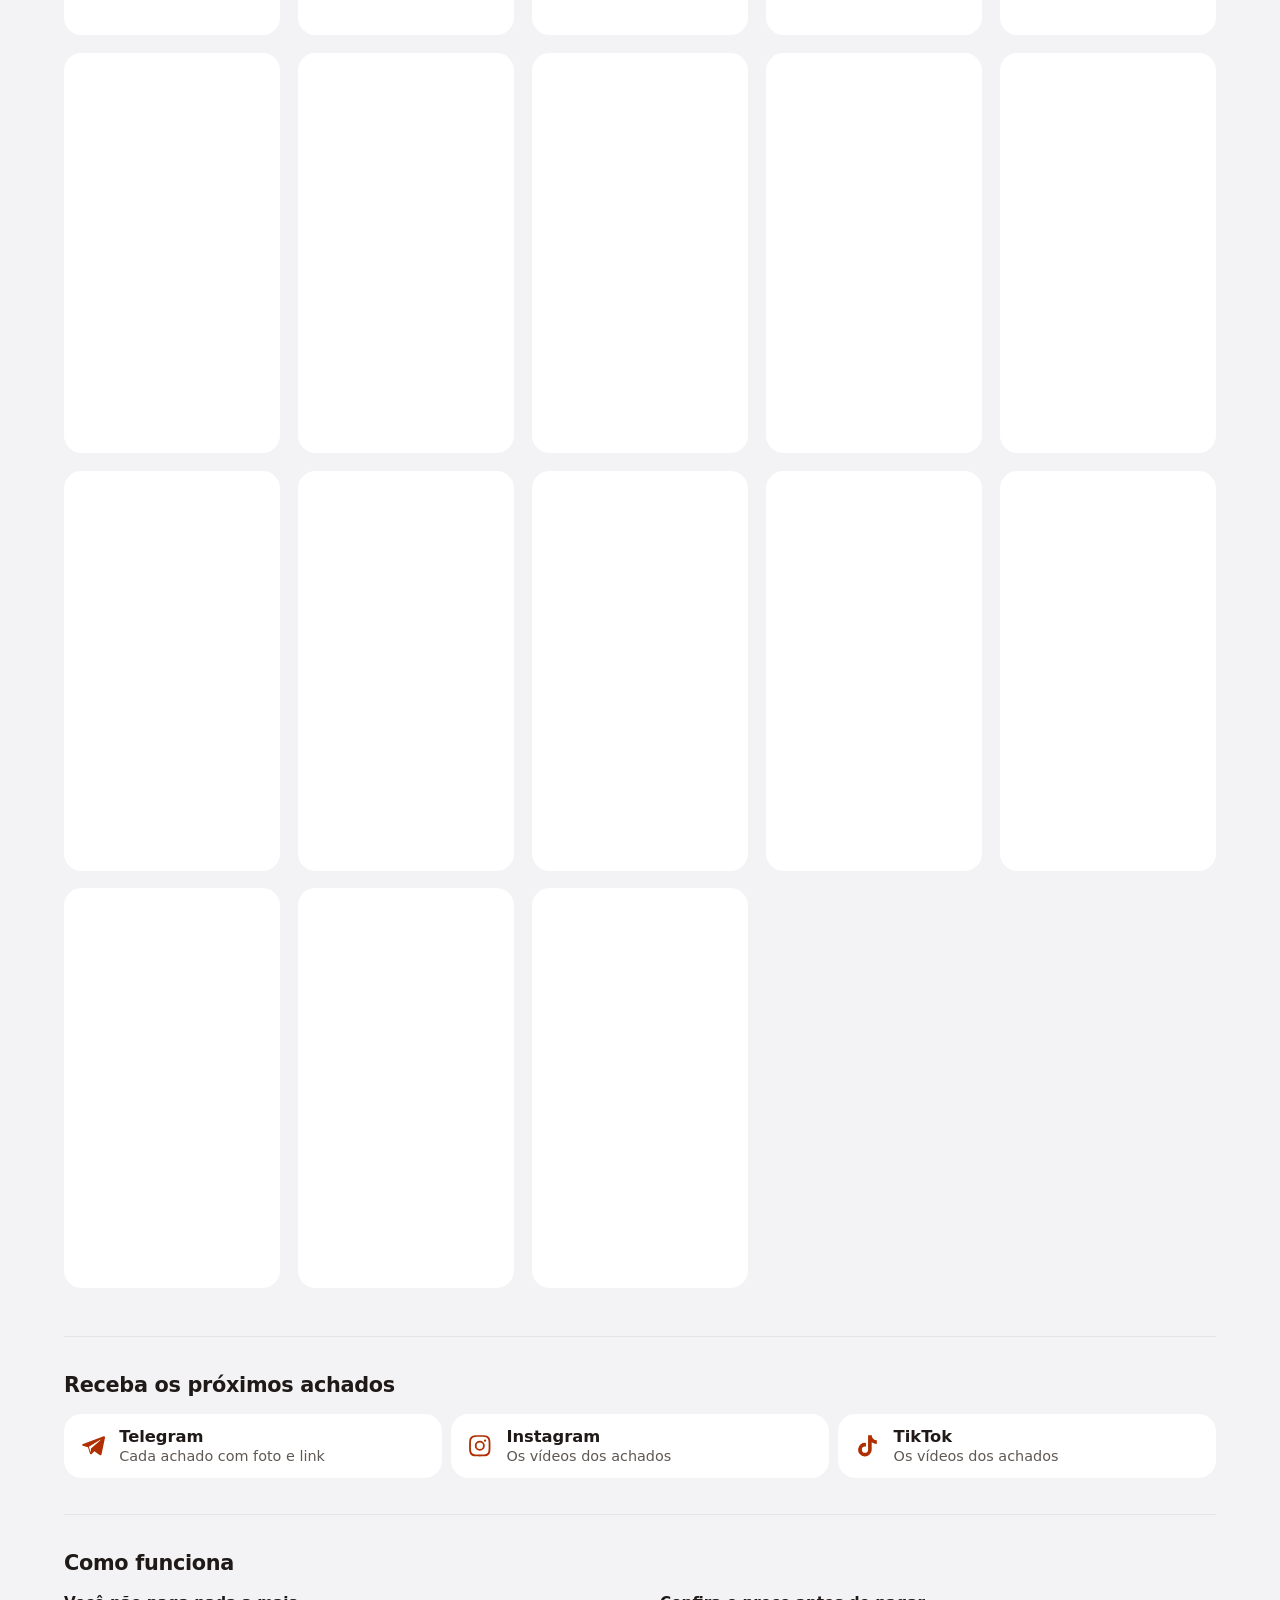
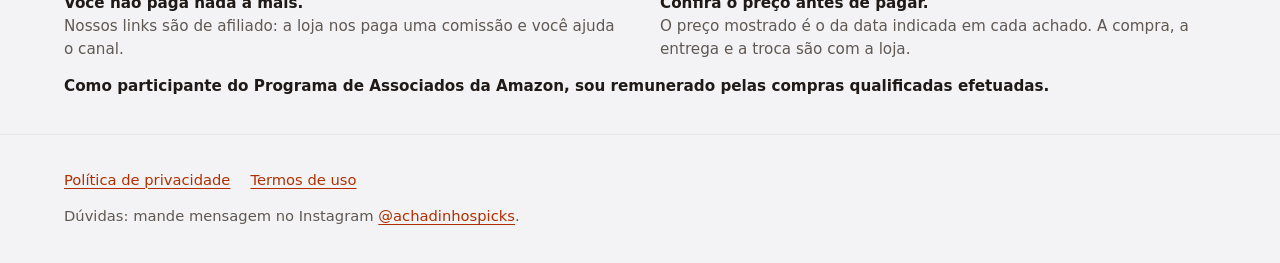
==== commit fdf16e34: "fix: grade sem buraco no convite, linha de categorias vazia e título com cara de link - convite do T" ====
--- a/index.html
+++ b/index.html
@@ -21,9 +21,9 @@
   <link rel="apple-touch-icon" href="icone-192.png">
   <link rel="preconnect" href="https://cf.shopee.com.br">
   <link rel="preload" href="fontes/anton.woff2" as="font" type="font/woff2" crossorigin>
-  <link rel="stylesheet" href="style.css?v=9">
+  <link rel="stylesheet" href="style.css?v=10">
   <script src="medicao.js?v=1" defer></script>
-  <script src="achados.js?v=8" defer></script>
+  <script src="achados.js?v=9" defer></script>
 </head>
 <body class="vitrine">
   <a class="pular" href="#achados">Pular para os achados</a>
--- a/style.css
+++ b/style.css
@@ -165,6 +165,7 @@
   overflow-x: auto; scrollbar-width: none; padding: 6px; margin: -6px; /* folga para o contorno de foco */
 }
 .faixas::-webkit-scrollbar { display: none; }
+.faixas[hidden] { display: none; }
 .faixas button {
   flex: none; white-space: nowrap;
   min-height: 2.75rem; padding: 0 1rem; border: 0; border-radius: 999px;
@@ -284,7 +285,8 @@
 
 @media (hover: hover) {
   .achado .ir:hover { text-decoration: underline; text-underline-offset: 0.2em; }
-  .abrir:hover h3 { color: var(--link); }
+  /* Destaque no cartão inteiro, sem pintar o nome: o título não deve parecer um link. */
+  .achado:hover { box-shadow: 0 0 0 2px var(--linha); }
 }
 
 /* Digitou o número certo: o achado toma a tela e o botão de compra aparece grande. */
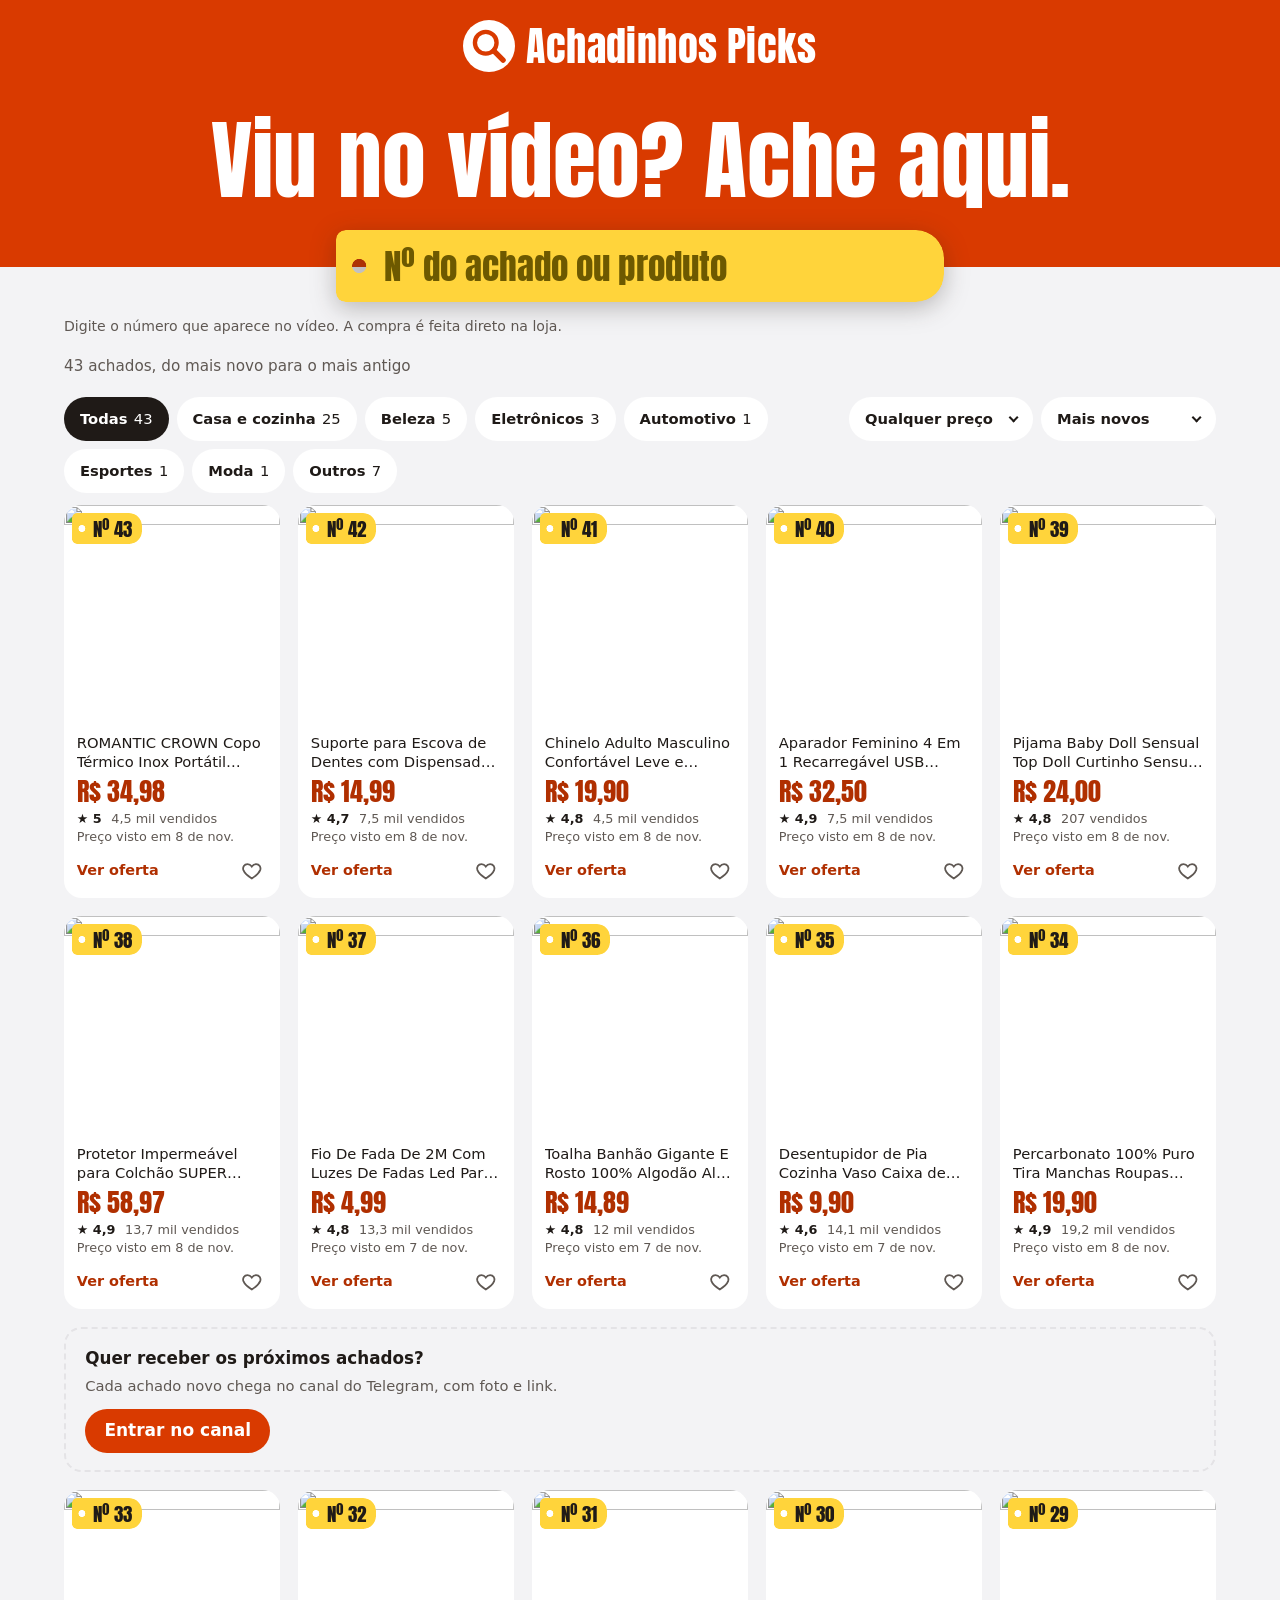
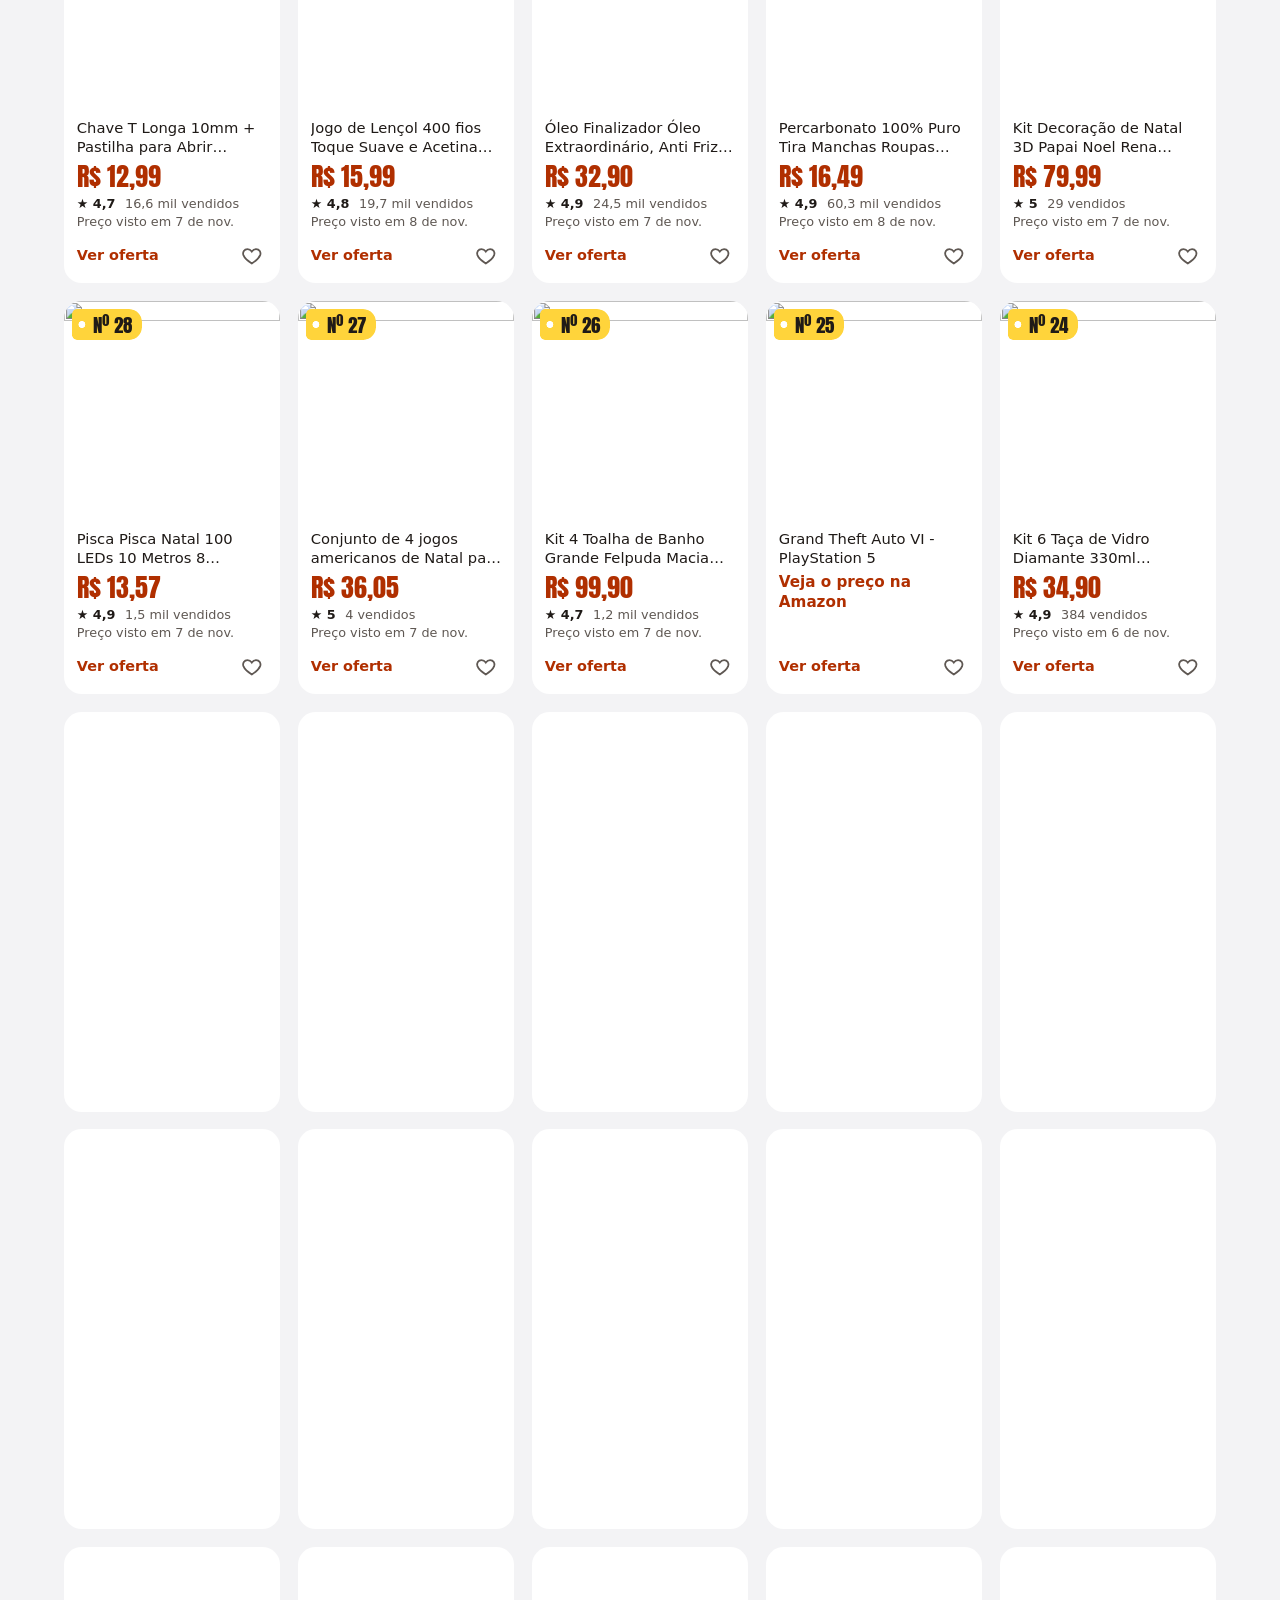
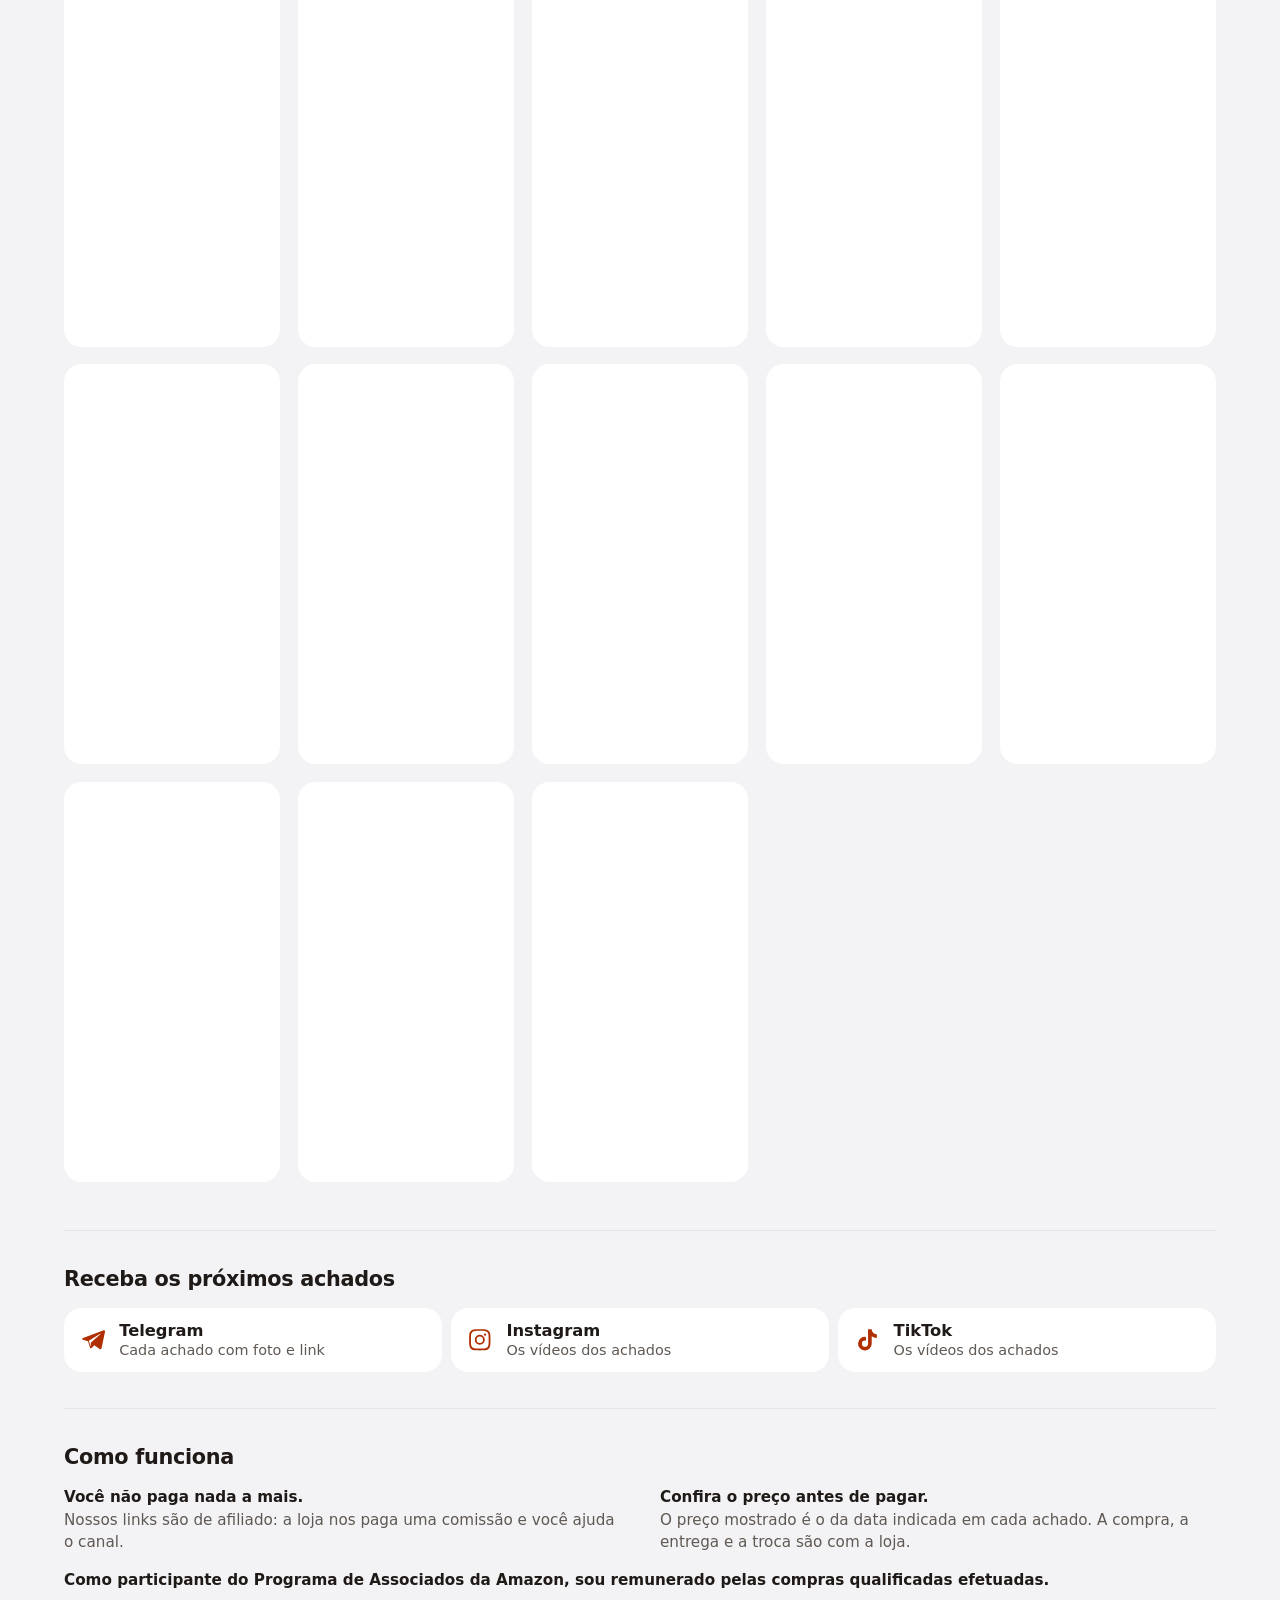
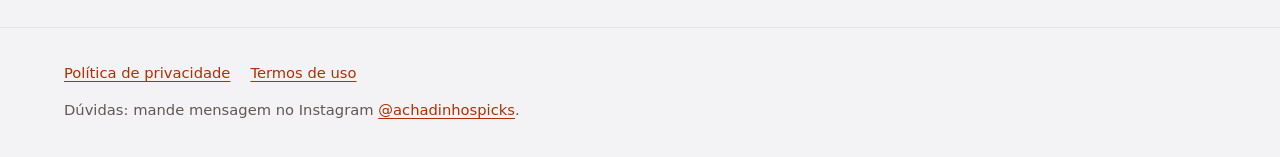
==== commit 816335c9: "feat: filtros enxutos, produto acima da dobra e grade sem selo de desconto - preço e ordem viram doi" ====
--- a/index.html
+++ b/index.html
@@ -21,9 +21,9 @@
   <link rel="apple-touch-icon" href="icone-192.png">
   <link rel="preconnect" href="https://cf.shopee.com.br">
   <link rel="preload" href="fontes/anton.woff2" as="font" type="font/woff2" crossorigin>
-  <link rel="stylesheet" href="style.css?v=10">
+  <link rel="stylesheet" href="style.css?v=11">
   <script src="medicao.js?v=1" defer></script>
-  <script src="achados.js?v=9" defer></script>
+  <script src="achados.js?v=10" defer></script>
 </head>
 <body class="vitrine">
   <a class="pular" href="#achados">Pular para os achados</a>
@@ -49,11 +49,7 @@
   </form>
 
   <main id="conteudo" class="miolo">
-    <ol class="passos" aria-label="Como funciona">
-      <li><span>1</span> Viu no vídeo</li>
-      <li><span>2</span> Digite o número</li>
-      <li><span>3</span> Compre na loja</li>
-    </ol>
+    <p class="dica">Digite o número que aparece no vídeo. A compra é feita direto na loja.</p>
 
     <section id="achados" aria-label="Achados">
       <div class="estado-linha">
@@ -61,14 +57,18 @@
         <button id="acao" class="botao-leve" type="button" hidden></button>
       </div>
       <div id="filtros" class="filtros" hidden>
-        <div id="faixas" class="faixas" role="group" aria-label="Filtrar por preço">
-          <button type="button" data-ate="0" aria-pressed="true">Todos<span class="conta"></span></button>
-          <button type="button" data-ate="20" aria-pressed="false">Até R$ 20<span class="conta"></span></button>
-          <button type="button" data-ate="30" aria-pressed="false">Até R$ 30<span class="conta"></span></button>
-          <button type="button" data-ate="50" aria-pressed="false">Até R$ 50<span class="conta"></span></button>
-        </div>
-        <label class="ordem">
-          <span>Ordenar</span>
+        <div id="categorias" class="faixas" role="group" aria-label="Filtrar por categoria" hidden></div>
+        <div class="seletores">
+          <label class="so-leitor" for="preco">Preço</label>
+          <span class="seta">
+            <select id="preco">
+              <option value="0">Qualquer preço</option>
+              <option value="20">Até R$ 20</option>
+              <option value="30">Até R$ 30</option>
+              <option value="50">Até R$ 50</option>
+            </select>
+          </span>
+          <label class="so-leitor" for="ordem">Ordenar</label>
           <span class="seta">
             <select id="ordem">
               <option value="novos">Mais novos</option>
@@ -77,10 +77,8 @@
               <option value="nota">Melhor nota</option>
             </select>
           </span>
-        </label>
-        <div id="categorias" class="faixas" role="group" aria-label="Filtrar por categoria" hidden></div>
+        </div>
       </div>
-      <nav id="colecoes" class="colecoes" aria-label="Coleções" hidden></nav>
       <ol id="lista" class="grade-achados">
         <li class="achado molde" aria-hidden="true"></li>
         <li class="achado molde" aria-hidden="true"></li>
--- a/style.css
+++ b/style.css
@@ -145,7 +145,7 @@
 
 /* ---------- lista ---------- */
 
-#achados { padding-block: 1.25rem 3rem; scroll-margin-top: 6rem; }
+#achados { padding-block: 0.5rem 3rem; scroll-margin-top: 6rem; }
 
 .estado-linha { display: flex; align-items: center; justify-content: space-between; gap: 1rem; min-height: 2.75rem; margin-bottom: 0.5rem; }
 .estado-linha p { margin: 0; color: var(--tinta-suave); font-size: 0.95rem; line-height: 1.35; }
@@ -157,7 +157,7 @@
 .botao-leve[hidden] { display: none; }
 .botao-leve:active { transform: scale(0.97); }
 
-.filtros { display: flex; flex-wrap: wrap; align-items: center; justify-content: space-between; gap: 0.6rem 1rem; margin-bottom: 0.9rem; }
+.filtros { display: flex; flex-wrap: wrap; align-items: center; justify-content: space-between; gap: 0.5rem 1rem; margin-bottom: 0.8rem; }
 .filtros[hidden] { display: none; }
 /* No celular, as faixas rolam de lado em vez de quebrar em duas linhas. */
 .faixas {
@@ -176,19 +176,6 @@
 .faixas button[aria-pressed="true"] { background: var(--tinta); color: var(--papel); }
 .conta { margin-left: 0.4rem; font-weight: 400; font-variant-numeric: tabular-nums; }
 .conta:empty { display: none; }
-
-.ordem { display: flex; align-items: center; gap: 0.6rem; color: var(--tinta-suave); font-size: 0.92rem; }
-.seta { position: relative; display: inline-flex; }
-.seta::after {
-  content: ""; position: absolute; right: 1rem; top: 50%; width: 0.45rem; height: 0.45rem; pointer-events: none;
-  border-right: 2px solid var(--tinta); border-bottom: 2px solid var(--tinta); transform: translateY(-70%) rotate(45deg);
-}
-.ordem select {
-  appearance: none; -webkit-appearance: none;
-  min-height: 2.75rem; padding: 0 2.5rem 0 1rem; border: 0; border-radius: 999px;
-  background: var(--papel); color: var(--tinta); font: inherit; font-size: 0.92rem; font-weight: 600; cursor: pointer;
-}
-@media (min-width: 46rem) { .faixas { flex: 0 1 auto; } }
 
 .grade-achados {
   list-style: none; margin: 0; padding: 0;
@@ -249,6 +236,7 @@
   background: var(--etiqueta); color: #1f1a17; border-radius: 0.4rem;
   font: 700 0.78rem/1.3 system-ui, sans-serif;
 }
+.desconto-texto { margin: 0.3rem 0 0; color: var(--tinta-suave); font-size: 0.85rem; font-weight: 600; }
 .antes { margin: 0.1rem 0.8rem 0; color: var(--tinta-suave); font-size: 0.8rem; font-weight: 600; }
 .achado .sem-preco { margin: 0.4rem 0.8rem 0; color: var(--link); font-size: 0.95rem; font-weight: 700; line-height: 1.3; }
 .achado.destaque .sem-preco { margin: 0.6rem 1.1rem 0; font-size: 1.25rem; }
@@ -338,33 +326,26 @@
 
 /* ---------- como funciona, coleções, voltar ao topo ---------- */
 
-.passos {
-  list-style: none; margin: 1.1rem 0 0; padding: 0;
-  display: grid; gap: 0.5rem; grid-template-columns: repeat(3, minmax(0, 1fr));
-}
-.passos li {
-  display: flex; align-items: center; gap: 0.5rem; padding: 0.55rem 0.7rem;
-  background: var(--papel); border-radius: 0.9rem; color: var(--tinta-suave); font-size: 0.82rem; line-height: 1.25;
-}
-.passos span {
-  flex: none; display: grid; place-items: center; width: 1.6rem; height: 1.6rem; border-radius: 999px;
-  background: var(--etiqueta); color: #1f1a17; font: 400 1rem/1 var(--display);
-}
-
-.colecoes {
-  display: flex; align-items: center; gap: 0.5rem; overflow-x: auto; scrollbar-width: none;
-  padding: 6px; margin: -6px -6px 0.9rem;
-}
-.colecoes::-webkit-scrollbar { display: none; }
-.colecoes[hidden] { display: none; }
-.colecoes .rotulo { flex: none; color: var(--tinta-suave); font-size: 0.85rem; }
-.colecoes a {
-  flex: none; display: inline-flex; align-items: center; min-height: 2.75rem; padding: 0 0.95rem;
-  border: 0; border-radius: 999px; background: var(--papel); color: var(--tinta);
-  font-size: 0.88rem; font-weight: 600; text-decoration: none; white-space: nowrap;
-}
-.colecoes a[aria-current] { background: var(--etiqueta); color: #1f1a17; }
-#categorias { flex-basis: 100%; }
+.dica { margin: 0.9rem 0 0; color: var(--tinta-suave); font-size: 0.88rem; line-height: 1.4; }
+
+/* Categorias rolam de lado; preço e ordem são dois seletores compactos ao lado (ou abaixo). */
+#categorias { flex: 1 1 100%; }
+.seletores { display: flex; flex-wrap: wrap; gap: 0.5rem; }
+.seta { position: relative; display: inline-flex; }
+.seta::after {
+  content: ""; position: absolute; right: 1rem; top: 50%; width: 0.45rem; height: 0.45rem; pointer-events: none;
+  border-right: 2px solid var(--tinta); border-bottom: 2px solid var(--tinta); transform: translateY(-70%) rotate(45deg);
+}
+.seletores select {
+  appearance: none; -webkit-appearance: none;
+  min-height: 2.75rem; padding: 0 2.5rem 0 1rem; border: 0; border-radius: 999px;
+  background: var(--papel); color: var(--tinta); font: inherit; font-size: 0.92rem; font-weight: 600; cursor: pointer;
+}
+@media (min-width: 46rem) {
+  /* No computador não há barra de rolagem à vista: as categorias quebram linha. */
+  #categorias { flex: 1 1 0; flex-wrap: wrap; overflow: visible; }
+  .seletores { flex: none; align-self: flex-start; }
+}
 
 .topo {
   position: fixed; right: 1rem; bottom: calc(1rem + env(safe-area-inset-bottom)); z-index: 5;
@@ -389,6 +370,8 @@
 }
 .detalhe .fechar svg { width: 1.2rem; height: 1.2rem; }
 .detalhe .info { padding: 1rem 1.2rem 1.4rem; }
+/* O título recebe o foco ao abrir (para o leitor de tela), mas não é clicável: sem contorno. */
+.detalhe h2:focus { outline: none; }
 .detalhe h2 { margin: 0.2rem 0 0.5rem; font-size: 1.15rem; line-height: 1.3; font-weight: 600; }
 .detalhe .categoria { margin: 0; color: var(--tinta-suave); font-size: 0.8rem; font-weight: 700; text-transform: uppercase; letter-spacing: 0.04em; }
 .detalhe .preco { margin: 0; font-size: 2.4rem; }
@@ -434,7 +417,7 @@
 .transparencia strong { display: block; color: var(--tinta); font-weight: 600; }
 
 @media (prefers-contrast: more) {
-  .achado, .canais a, .passos li { border: 2px solid var(--tinta); }
+  .achado, .canais a { border: 2px solid var(--tinta); }
   .etiqueta-busca { box-shadow: inset 0 0 0 2px #1f1a17; }
 }
 
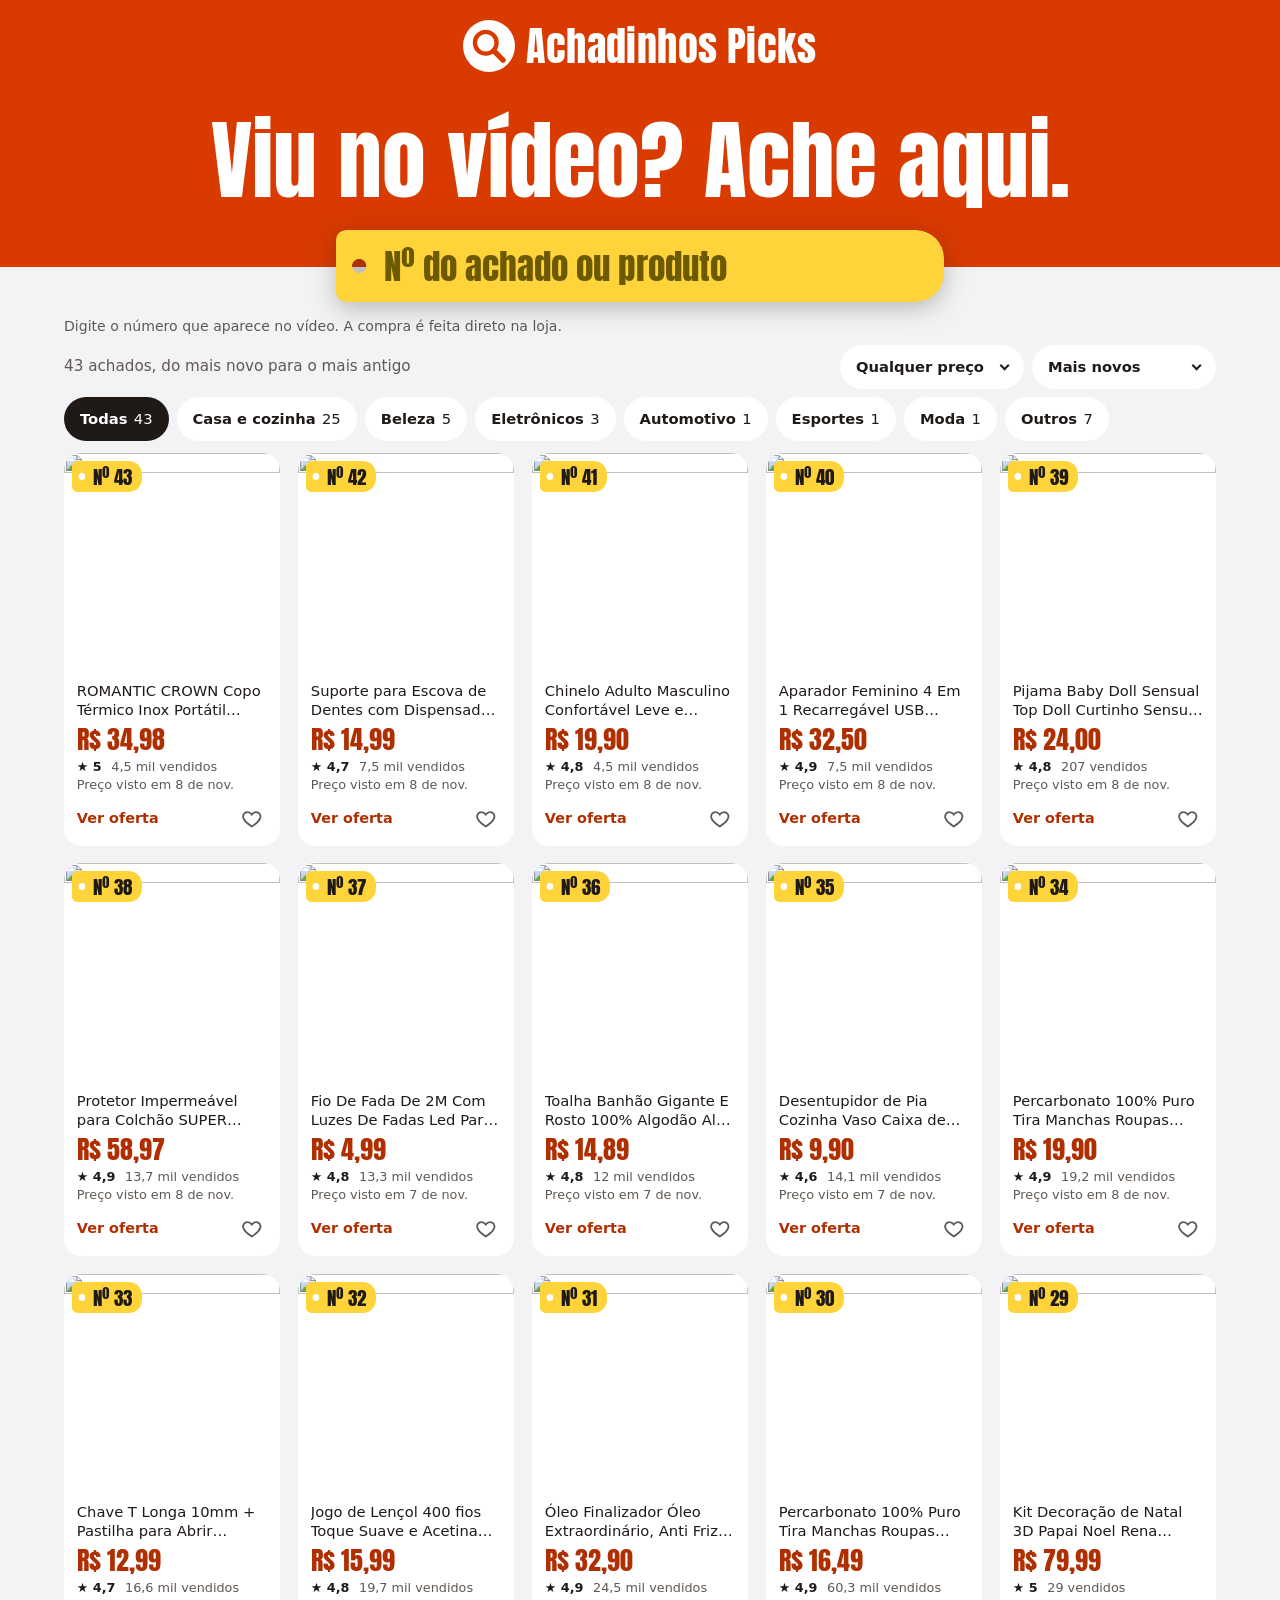
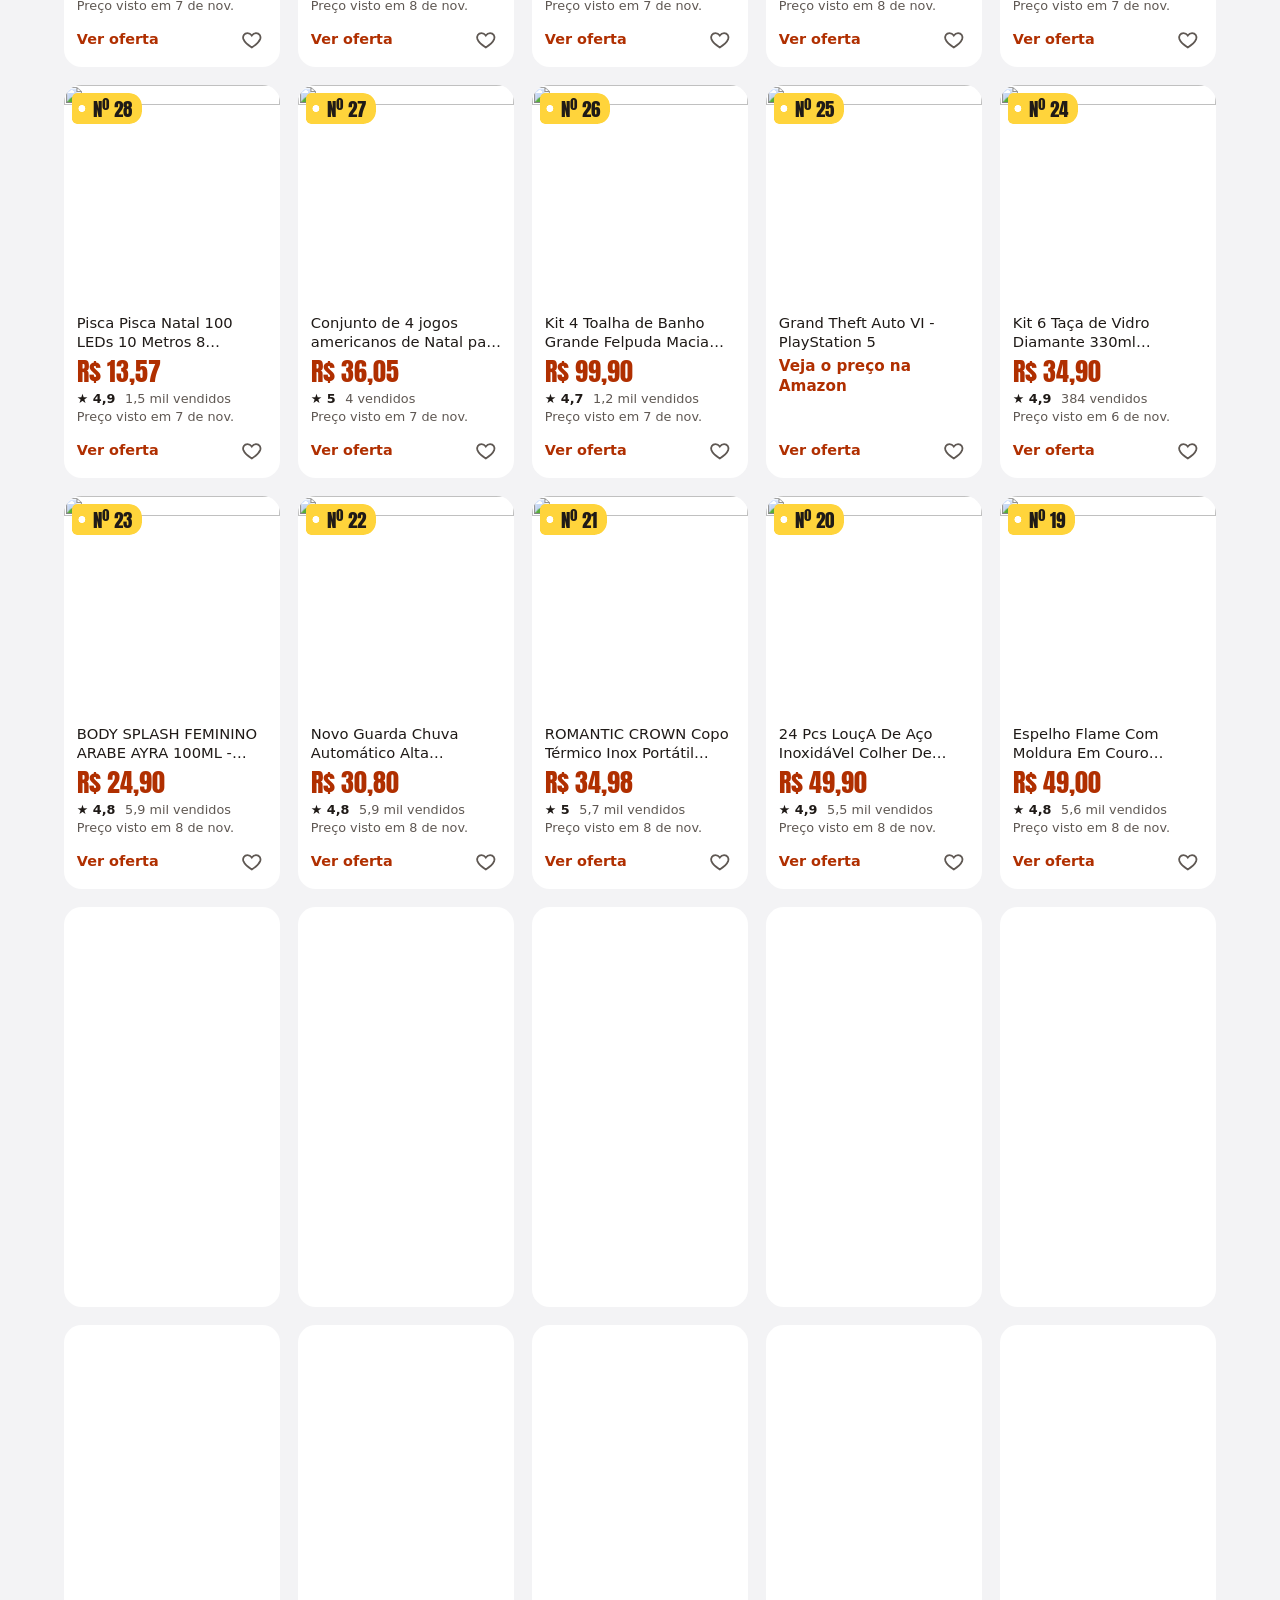
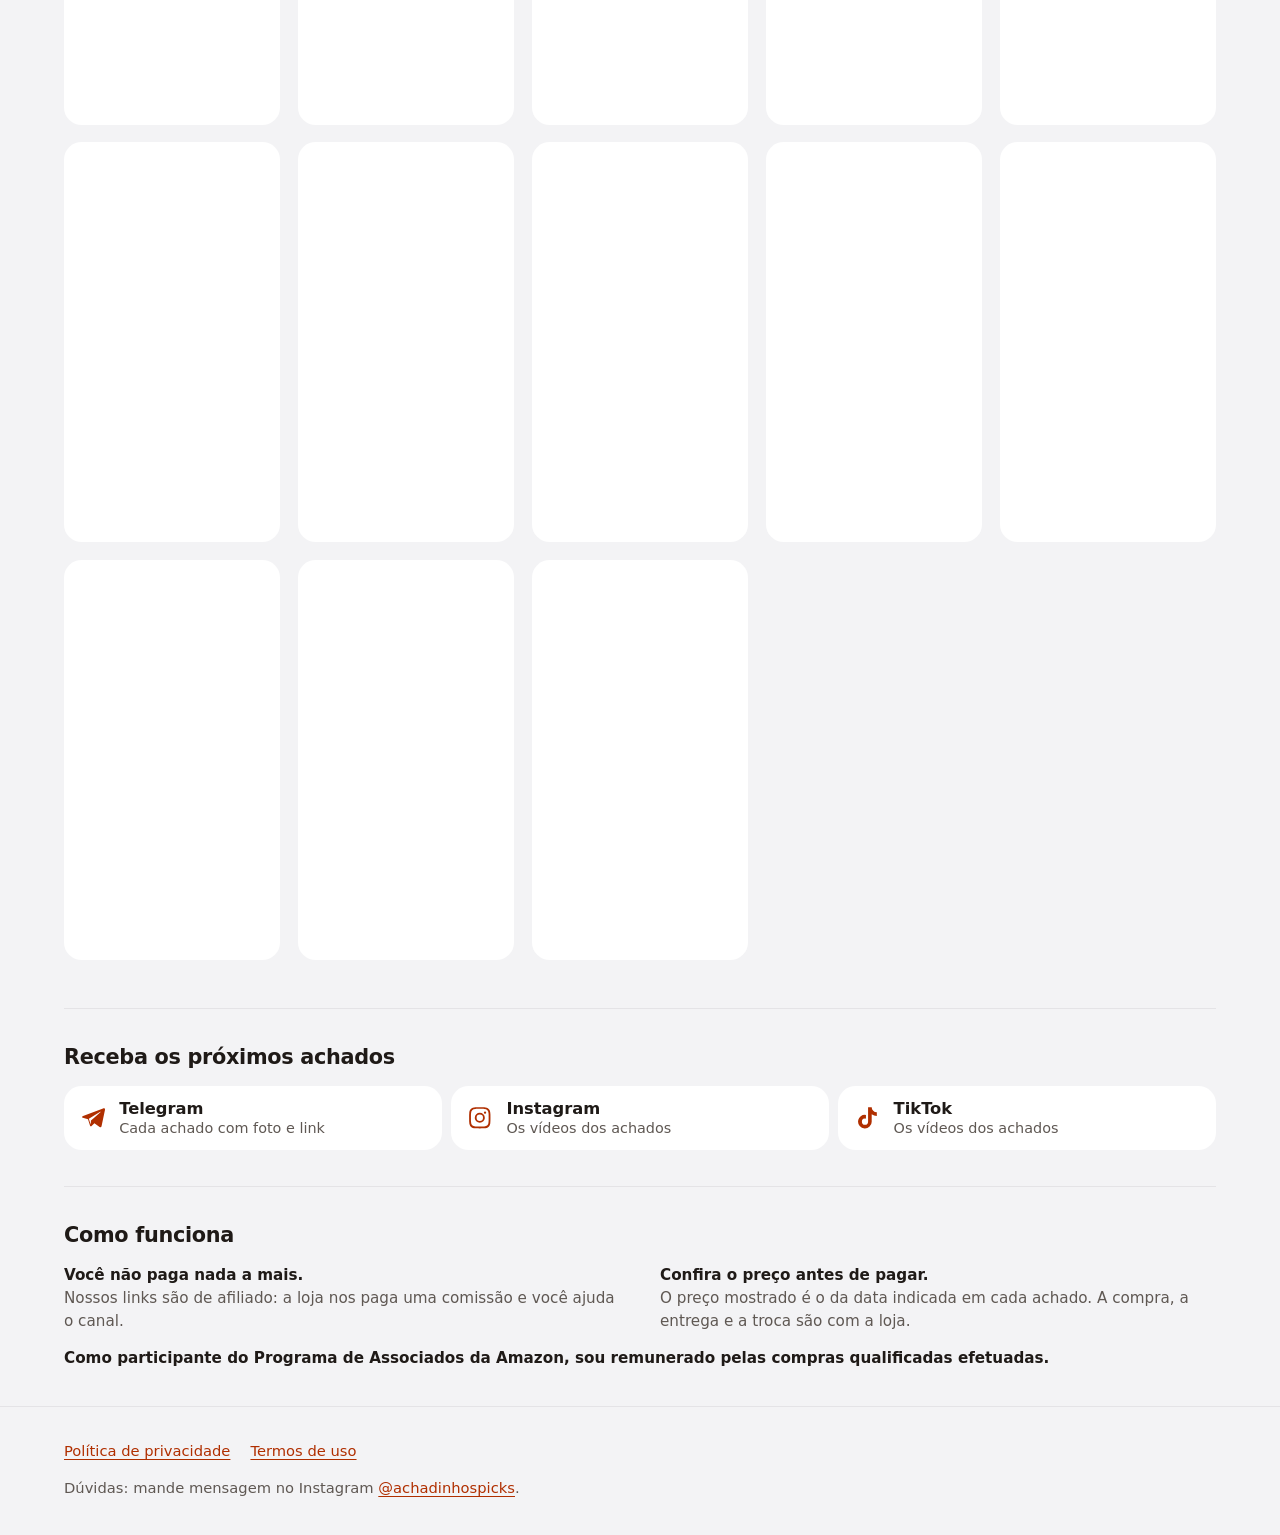
==== commit ddc48cda: "feat: barra da lista alinhada e Telegram só no fim da página - contagem à esquerda e seletores à dir" ====
--- a/index.html
+++ b/index.html
@@ -21,9 +21,9 @@
   <link rel="apple-touch-icon" href="icone-192.png">
   <link rel="preconnect" href="https://cf.shopee.com.br">
   <link rel="preload" href="fontes/anton.woff2" as="font" type="font/woff2" crossorigin>
-  <link rel="stylesheet" href="style.css?v=11">
+  <link rel="stylesheet" href="style.css?v=12">
   <script src="medicao.js?v=1" defer></script>
-  <script src="achados.js?v=10" defer></script>
+  <script src="achados.js?v=11" defer></script>
 </head>
 <body class="vitrine">
   <a class="pular" href="#achados">Pular para os achados</a>
@@ -52,6 +52,7 @@
     <p class="dica">Digite o número que aparece no vídeo. A compra é feita direto na loja.</p>
 
     <section id="achados" aria-label="Achados">
+      <div class="barra-lista">
       <div class="estado-linha">
         <p id="estado" role="status">Carregando os achados…</p>
         <button id="acao" class="botao-leve" type="button" hidden></button>
@@ -78,6 +79,7 @@
             </select>
           </span>
         </div>
+      </div>
       </div>
       <ol id="lista" class="grade-achados">
         <li class="achado molde" aria-hidden="true"></li>
--- a/style.css
+++ b/style.css
@@ -157,7 +157,15 @@
 .botao-leve[hidden] { display: none; }
 .botao-leve:active { transform: scale(0.97); }
 
-.filtros { display: flex; flex-wrap: wrap; align-items: center; justify-content: space-between; gap: 0.5rem 1rem; margin-bottom: 0.8rem; }
+/* Barra da lista numa grade: no celular, contagem, categorias e os dois seletores empilhados;
+   no computador, contagem à esquerda e seletores à direita, categorias na linha de baixo. */
+.barra-lista {
+  display: grid; grid-template-columns: minmax(0, 1fr); align-items: center;
+  grid-template-areas: "estado" "cats" "seletores"; gap: 0.5rem 1rem; margin-bottom: 0.75rem;
+}
+.barra-lista .estado-linha { grid-area: estado; margin-bottom: 0; }
+/* Os filhos de #filtros entram direto na grade; escondido, some tudo. */
+.filtros { display: contents; }
 .filtros[hidden] { display: none; }
 /* No celular, as faixas rolam de lado em vez de quebrar em duas linhas. */
 .faixas {
@@ -187,7 +195,7 @@
   /* O navegador não desenha o que está longe da tela. */
   content-visibility: auto; contain-intrinsic-size: auto 25rem;
 }
-.achado[hidden], .convite[hidden] { display: none; }
+.achado[hidden] { display: none; }
 .achado.molde { aspect-ratio: 10 / 16; }
 /* O cartão abre o painel de detalhes; "Ver oferta" leva direto à loja. */
 .abrir {
@@ -293,18 +301,6 @@
 .achado.destaque .ir {
   flex: 1; justify-content: center; padding: 0.95rem; border-radius: 999px;
   background: var(--laranja); color: #fff; font-size: 1.05rem;
-}
-
-/* Convite do Telegram no meio da lista. */
-.convite {
-  grid-column: 1 / -1; display: flex; flex-direction: column; align-items: flex-start; gap: 0.35rem;
-  padding: 1.1rem 1.2rem; border: 2px dashed var(--linha); border-radius: 1.1rem;
-}
-.convite p { margin: 0; color: var(--tinta-suave); font-size: 0.92rem; line-height: 1.4; }
-.convite .titulo { color: var(--tinta); font-size: 1.05rem; font-weight: 700; }
-.convite a {
-  display: inline-flex; align-items: center; min-height: 2.75rem; margin-top: 0.4rem; padding: 0 1.2rem;
-  border-radius: 999px; background: var(--laranja); color: #fff; font-weight: 700; text-decoration: none;
 }
 
 @media (min-width: 46rem) {
@@ -328,23 +324,24 @@
 
 .dica { margin: 0.9rem 0 0; color: var(--tinta-suave); font-size: 0.88rem; line-height: 1.4; }
 
-/* Categorias rolam de lado; preço e ordem são dois seletores compactos ao lado (ou abaixo). */
-#categorias { flex: 1 1 100%; }
-.seletores { display: flex; flex-wrap: wrap; gap: 0.5rem; }
-.seta { position: relative; display: inline-flex; }
+#categorias { grid-area: cats; }
+.seletores { grid-area: seletores; display: grid; grid-template-columns: minmax(0, 1fr) minmax(0, 1fr); gap: 0.5rem; }
+.seta { position: relative; display: flex; }
 .seta::after {
   content: ""; position: absolute; right: 1rem; top: 50%; width: 0.45rem; height: 0.45rem; pointer-events: none;
   border-right: 2px solid var(--tinta); border-bottom: 2px solid var(--tinta); transform: translateY(-70%) rotate(45deg);
 }
 .seletores select {
-  appearance: none; -webkit-appearance: none;
+  appearance: none; -webkit-appearance: none; width: 100%;
   min-height: 2.75rem; padding: 0 2.5rem 0 1rem; border: 0; border-radius: 999px;
   background: var(--papel); color: var(--tinta); font: inherit; font-size: 0.92rem; font-weight: 600; cursor: pointer;
 }
 @media (min-width: 46rem) {
+  .barra-lista { grid-template-columns: minmax(0, 1fr) auto; grid-template-areas: "estado seletores" "cats cats"; }
+  .seletores { display: flex; }
+  .seletores select { width: auto; min-width: 11.5rem; }
   /* No computador não há barra de rolagem à vista: as categorias quebram linha. */
-  #categorias { flex: 1 1 0; flex-wrap: wrap; overflow: visible; }
-  .seletores { flex: none; align-self: flex-start; }
+  #categorias { flex-wrap: wrap; overflow: visible; }
 }
 
 .topo {
